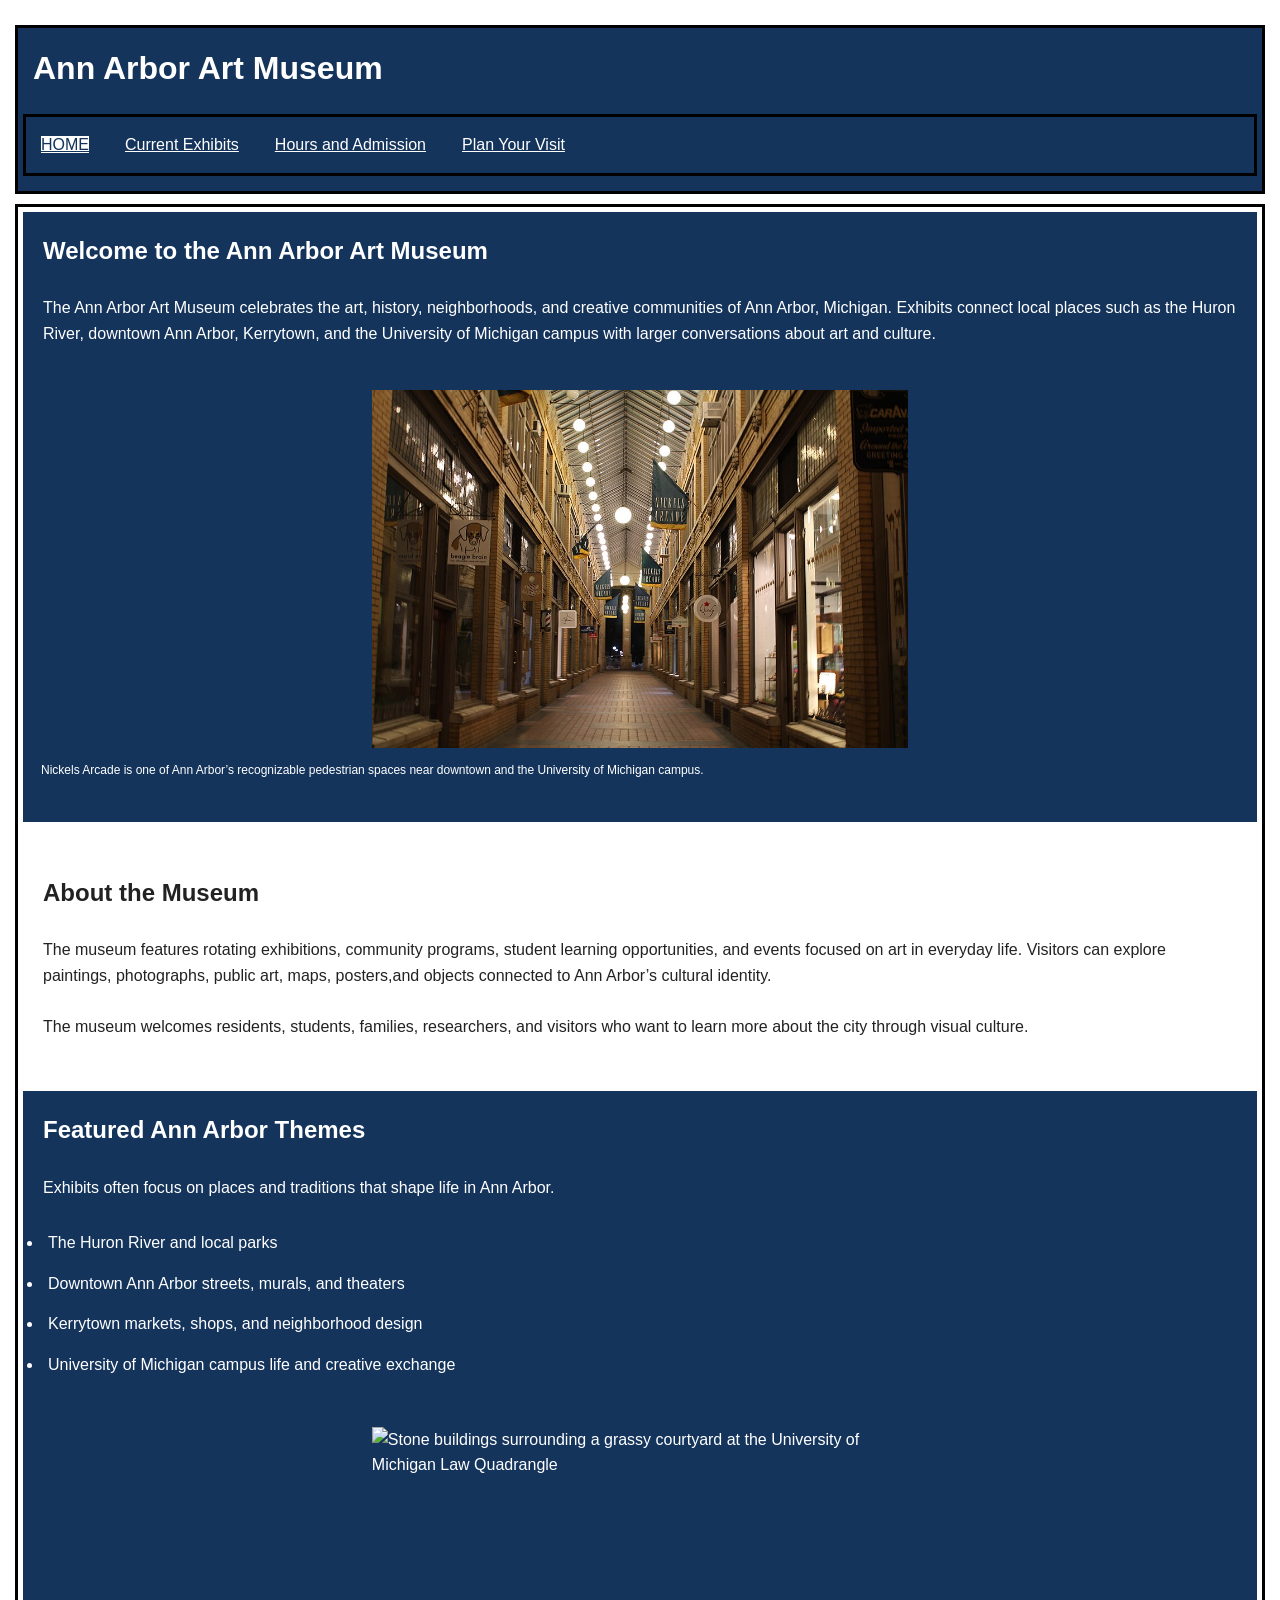
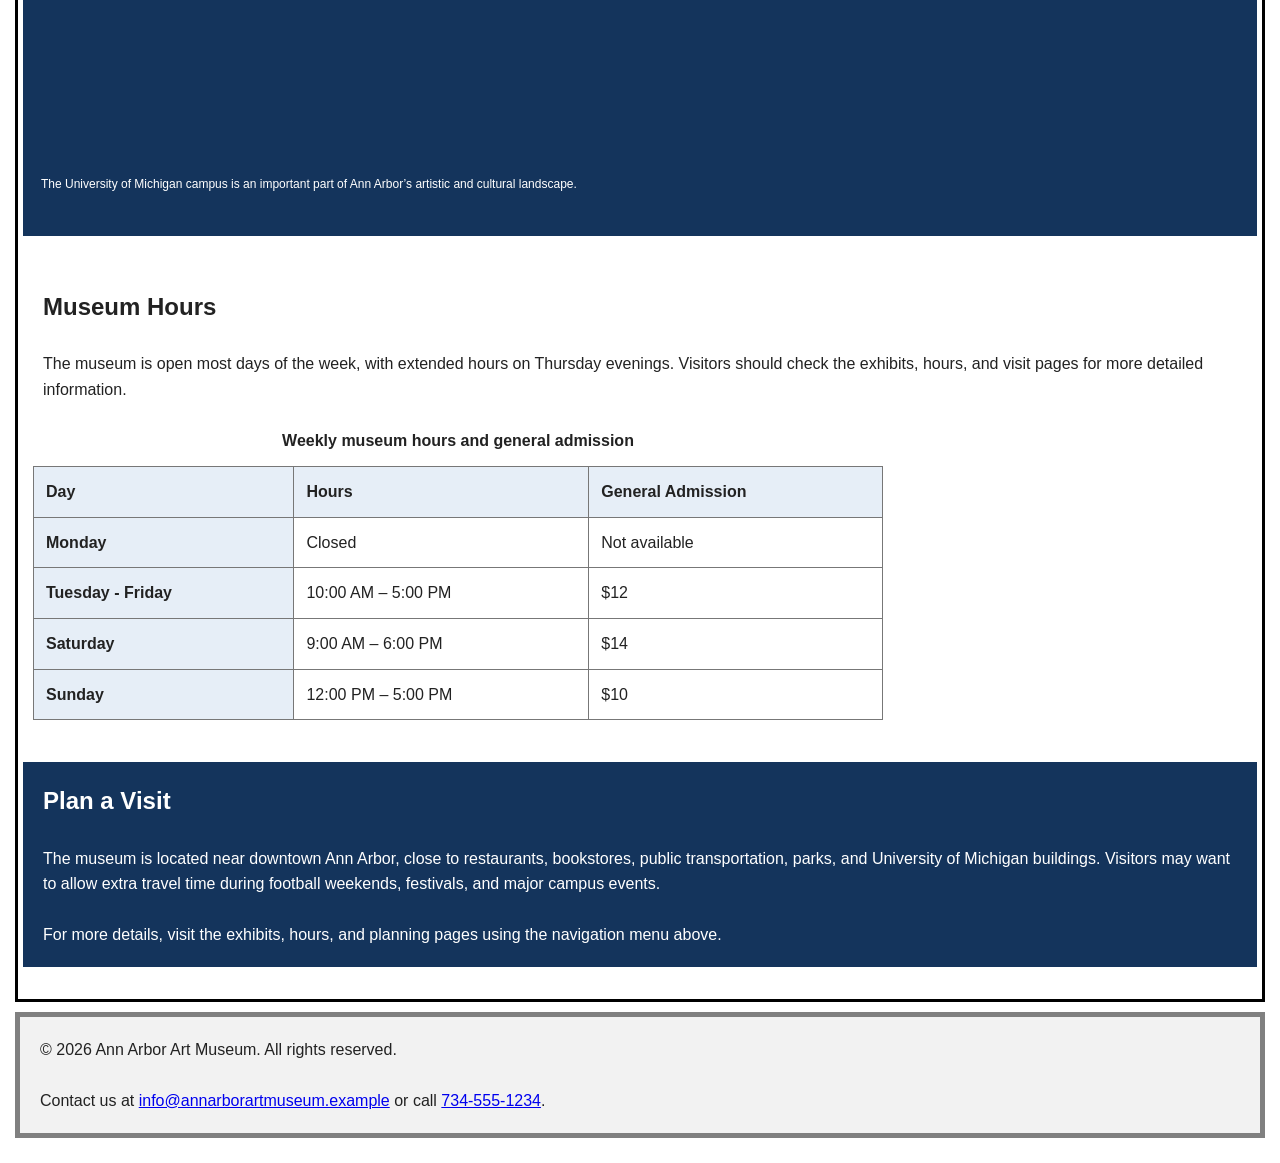
==== index.html @ 62b1d50d "Merge branch 'main' of github.com:joshkj290/hw1-f26" ====
<!DOCTYPE html>
<!-- Do no make any changes to this file, but you should still review the tags to make sure that you are familiar with them. -->

<!-- Note this page has 0 bugs -->

<html lang="en">
<!-- All of the meta data for the page belongs in the header tag -->

<head>
  <meta charset="UTF-8">
  <meta name="viewport" content="width=device-width, initial-scale=1.0">
    <!-- The viewport meta tag helps the page scale properly on phones,tablets, laptops, and desktop screens. -->
		<link rel="icon" href="images/ann_arbor.ico">
     <!-- Link to the favicon image -->
	<link rel="stylesheet" href="css/reset.css">
    <!-- Link to the reset file -->
	<link rel="stylesheet" href="css/style.css">
    <!-- Link to the stylesheet -->
  <title>Ann Arbor Art Museum</title>
<!-- The <title> appears in the browser tab and is used by search engines and assistive technologies. It should clearly describe the page.-->

</head>

<body>
  <!-- All of the visible code in the page belongs in the body tag -->

  <header>
    <!--The <header> landmark usually contains introductory content such as the site name, page heading, logo, and main navigation.-->
    <h1>Ann Arbor Art Museum</h1>

    <nav>
    <!-- The <nav> element identifies a navigation landmark.-->

      <ul>
    <!--Navigation menus are often coded as unordered lists because they contain a list of links. -->
        <li class="active"><a href="index.html">Home</a></li>
        <!-- Since I am on the index file I added class = action to the link to index. You don't have to do it for all of the files but you can if you want to match our examples -->

        <li><a href="exhibits.html">Current Exhibits</a></li>
        <li><a href="hours.html">Hours and Admission</a></li>
        <li><a href="visit.html">Plan Your Visit</a></li>
      </ul>
    </nav>
  </header>

  <main>
    <!--The <main> landmark contains the primary content of the page. There should only be one <main> element per page. -->
    <section>
    <!--The <section> element groups related content. -->

      <h2>Welcome to the Ann Arbor Art Museum</h2>
    <!-- <h2> elements are major section headings. Heading levels should follow a logical order: h1, then h2, then h3.-->

      <p>The Ann Arbor Art Museum celebrates the art, history, neighborhoods, and creative communities of Ann Arbor, Michigan. Exhibits connect local places such as the Huron River, downtown Ann Arbor, Kerrytown, and the University of Michigan campus with larger conversations about art and culture.</p>
    <!-- The <p> element defines a paragraph of text.-->


      <figure>
    <!-- The <figure> element groups media, such as an image, with an optional caption. It is useful when an image and its caption belong together. -->
        <img
          src="images/Nickels_Arcade_at_Night,_Ann_Arbor,_Michigan.JPG"
          alt="The covered walkway of Nickels Arcade in Ann Arbor, Michigan"
          width="800"
          height="500">
        <!--The <img> element displays an image. The src attribute gives the file path to the image.The alt attribute provides alternative text for users who cannot see the image. Good alt text describes the meaningful content or function of the image.-->
        <figcaption>
          Nickels Arcade is one of Ann Arbor’s recognizable pedestrian spaces near downtown and the University of Michigan campus.
        </figcaption>
         <!-- The <figcaption> provides a visible caption for the image. Captions are helpful for all users and can add context beyond alt text. -->
      </figure>
    </section>

    <section>
      <h2>About the Museum</h2>

      <p>The museum features rotating exhibitions, community programs, student learning opportunities, and events focused on art in everyday life. Visitors can explore paintings, photographs, public art, maps, posters,and objects connected to Ann Arbor’s cultural identity.</p>

      <p> The museum welcomes residents, students, families, researchers, and visitors who want to learn more about the city through visual culture. </p>
    </section>

    <section>
      <h2>Featured Ann Arbor Themes</h2>

      <p>
        Exhibits often focus on places and traditions that shape life in Ann Arbor.
      </p>

      <ul>
    <!-- The <ul> element creates an unordered list. Use unordered lists when the order of items is not critical. -->
        <li>The Huron River and local parks</li>
        <!-- Each <li> element is a list item.-->
        <li>Downtown Ann Arbor streets, murals, and theaters</li>
        <li>Kerrytown markets, shops, and neighborhood design</li>
        <li>University of Michigan campus life and creative exchange</li>
      </ul>

      <figure>
        <img
          src="https://upload.wikimedia.org/wikipedia/commons/thumb/c/c9/Law_Quad_2009.JPG/960px-Law_Quad_2009.JPG?utm_source=commons.wikimedia.org&utm_campaign=imageinfo&utm_content=thumbnail"
          alt="Stone buildings surrounding a grassy courtyard at the University of Michigan Law Quadrangle"
          width="800"
          height="500">
           <!-- Note: Your image source can also be a url it doesn't have to be a file you've uploaded to your github-->
        <figcaption>
          The University of Michigan campus is an important part of Ann Arbor’s artistic and cultural landscape.
        </figcaption>
      </figure>
    </section>

    <section>
      <h2>Museum Hours</h2>

      <p>
        The museum is open most days of the week, with extended hours on Thursday evenings. Visitors should check the exhibits, hours, and visit pages for more detailed information.
      </p>

      <table>
        <!--The <table> element is used for tabular data. Tables should not be used for general page layout. -->
        <caption>Weekly museum hours and general admission</caption>
        <!-- The <caption> gives the table a title or description.It helps users understand what information the table contains. -->

        <thead>
         <!-- The <thead> groups the header row of the table.-->
          <tr>
            <!--The <tr> element defines a table row. -->
            <th scope="col">Day</th>
            <!-- The <th> element defines a table header cell. scope="col" tells assistive technologies that the header applies to all cells in that column. -->
            <th scope="col">Hours</th>
            <th scope="col">General Admission</th>
          </tr>
        </thead>

        <tbody>
        <!--The <tbody> groups the main body rows of the table. -->
          <tr>
            <th scope="row">Monday</th>
        <!--scope="row" tells assistive technologies that this header applies to all cells in that row. -->
            <td>Closed</td>
            <!-- The <td> element defines a standard table data cell.-->
            <td>Not available</td>
          </tr>

          <tr>
            <th scope="row">Tuesday - Friday</th>
            <td>10:00 AM – 5:00 PM</td>
            <td>$12</td>
          </tr>

          <tr>
            <th scope="row">Saturday</th>
            <td>9:00 AM – 6:00 PM</td>
            <td>$14</td>
          </tr>

          <tr>
            <th scope="row">Sunday</th>
            <td>12:00 PM – 5:00 PM</td>
            <td>$10</td>
          </tr>
        </tbody>
      </table>
    </section>

    <section>
      <h2>Plan a Visit</h2>

      <p>
        The museum is located near downtown Ann Arbor, close to restaurants, bookstores, public transportation, parks, and University of Michigan buildings. Visitors may want to allow extra travel time during football weekends, festivals, and major campus events.
      </p>

      <p>
        For more details, visit the exhibits, hours, and planning pages using the navigation menu above.
      </p>
    </section>
  </main>

  <footer>
    <!--The <footer> landmark contains information about the page or organization,such as copyright, contact information, related links, or policies. -->
    <p> &copy; 2026 Ann Arbor Art Museum. All rights reserved.</p>
      <!-- &copy; is an HTML character entity that displays the copyright symbol. -->

    <p>
      Contact us at
      <a href="mailto:info@annarborartmuseum.example">info@annarborartmuseum.example</a>
        <!-- A mailto link opens the user's default email application.  -->
      or call
      <a href="tel:+17345551234">734-555-1234</a>.
         <!-- A tel link can start a phone call on devices that support calling.-->
    </p>
  </footer>
</body>
</html>
---- css/style.css ----
/*CSS controls the visual presentation of the page.*/

    body {
      font-family: Arial, Helvetica, sans-serif;
      line-height: 1.6;
      margin: 0;
      color: #222;
      background-color: #fff;
    }

    header {
      background-color: #14345c;
      color: #fff;
    }

    /*Make the h1 heading bigger with a bold font*/
h1{
	font-size: 2em; 
	font-weight: bold;
  margin: 0 0 0.5rem;
}
/*Make the h2 heading larger than other headings*/
h2{
	font-size: 1.5em; 
	font-weight: bold;
}

/*Improve the spacing for paragraphs AND headings*/
p, h1, h2 {
    padding: 10px;
}
/* set specific styling for navigation links */
    nav ul {
      list-style: none;
      padding: 0;
      margin: 0;
      display: flex;
      flex-wrap: wrap;
      gap: 1rem;
    }

    nav a {
      color: #fff;
      text-decoration: underline;
    }

    nav a:focus,
    nav a:hover {
      text-decoration-thickness: 0.2em;
    }

    /* set styling for current page in navigation - based on which one has class of active */
.active a{
	background: white;
  text-transform: uppercase;
	text-align: center;
  color:#14345c
}
section {
      margin-bottom: 2rem;
    }

/* Setting up every other section to have a different color */
    section:nth-child(odd){
      background-color: #14345c;
      color: white;
    }
/*Add borders around the main components and some space too*/
header, nav, main, footer{
	border: 3px solid black;
	margin: 10px 0;
}
    /*
      Images should be flexible so they do not overflow their containers on smaller screens.
    */
    img {
      max-width: 45%;
      height: auto;
      display: block;
      margin: auto;
    }

    figure {
      margin: 1.5rem 0;
    }

/* adding a list style for other links outside the navigation */
ul{
  list-style-type: disc;
}
    figcaption {
      font-size: 0.75rem;
      margin: 0.5rem;
    }

    table {
      border-collapse: collapse;
      width: 100%;
      max-width: 850px;
    }

    caption {
      font-weight: bold;
      margin-bottom: 0.5rem;
      text-align: center;
    }

    th,
    td {
      border: 1px solid #777;
      padding: 0.75rem;
      text-align: left;
    }

    th {
      background-color: #e6eef7;
    }

    footer {
      background-color: #f2f2f2;
      border: 5px solid grey;
    }
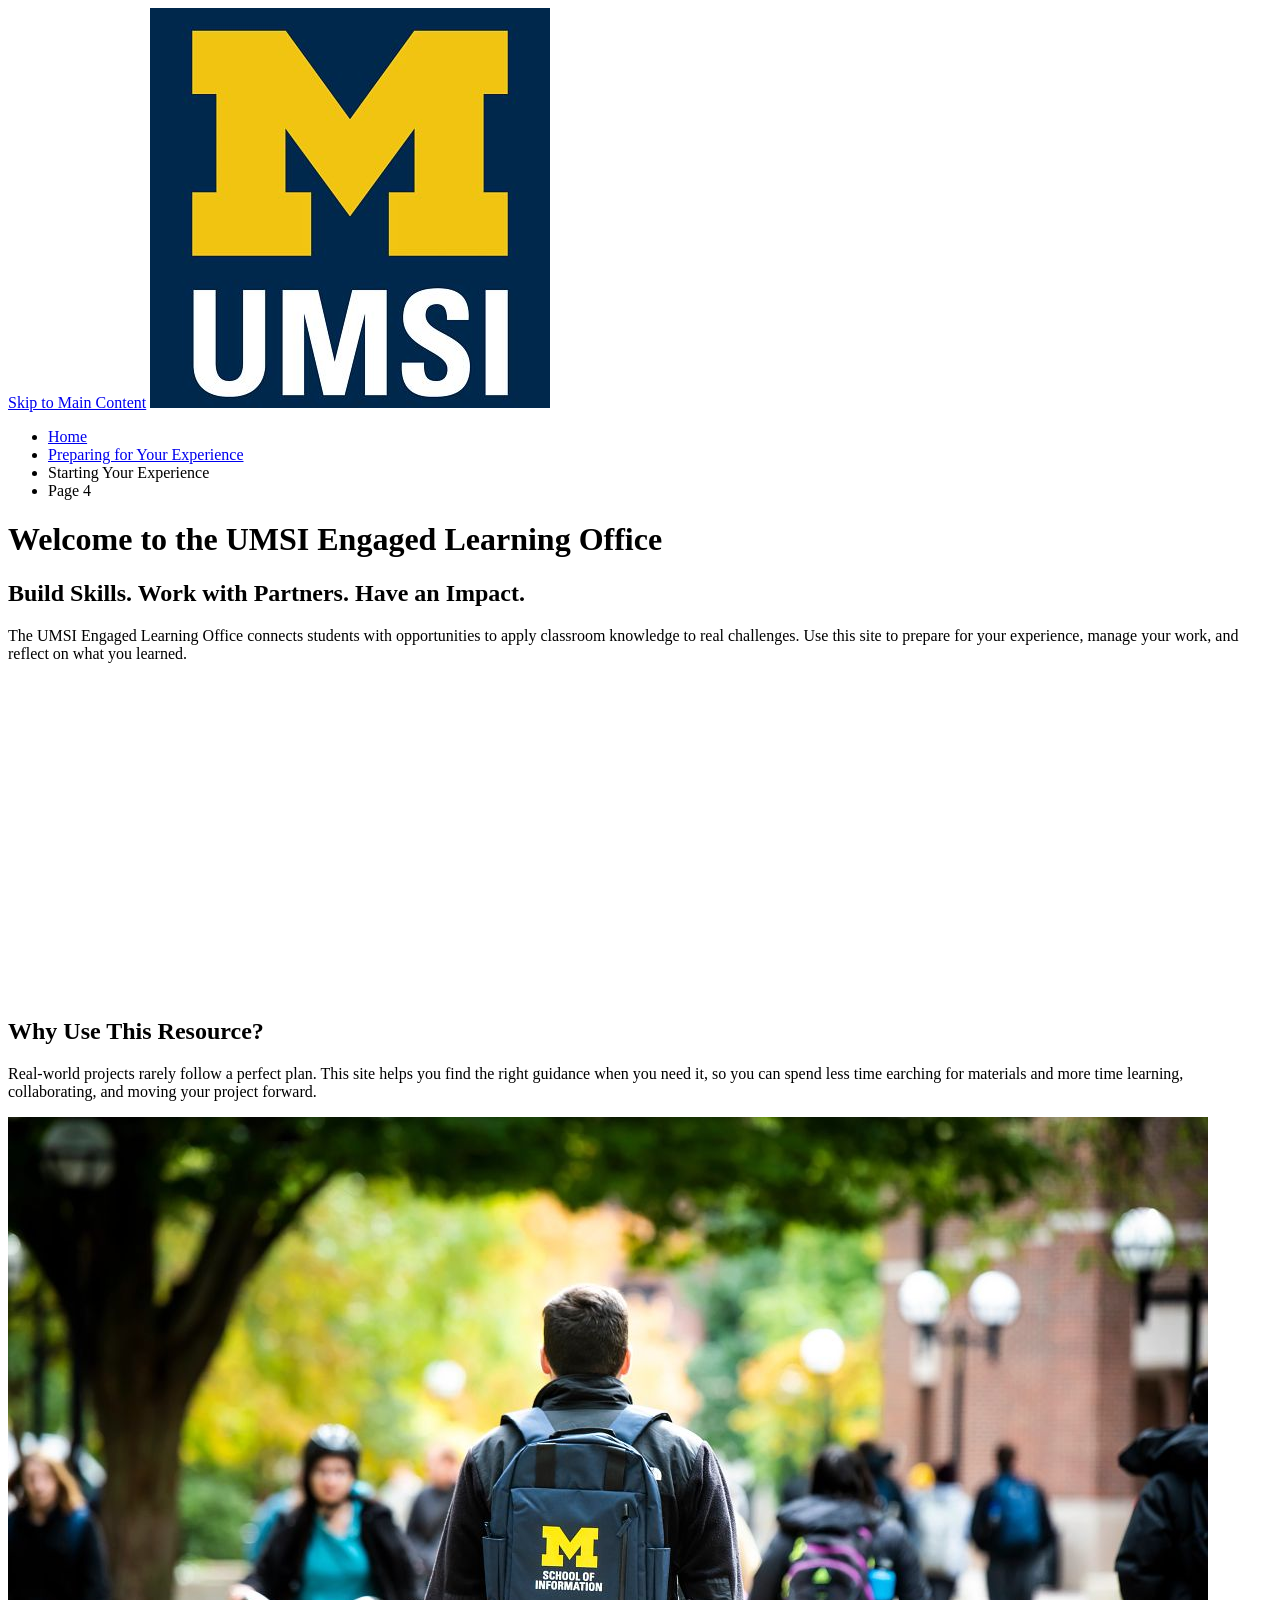
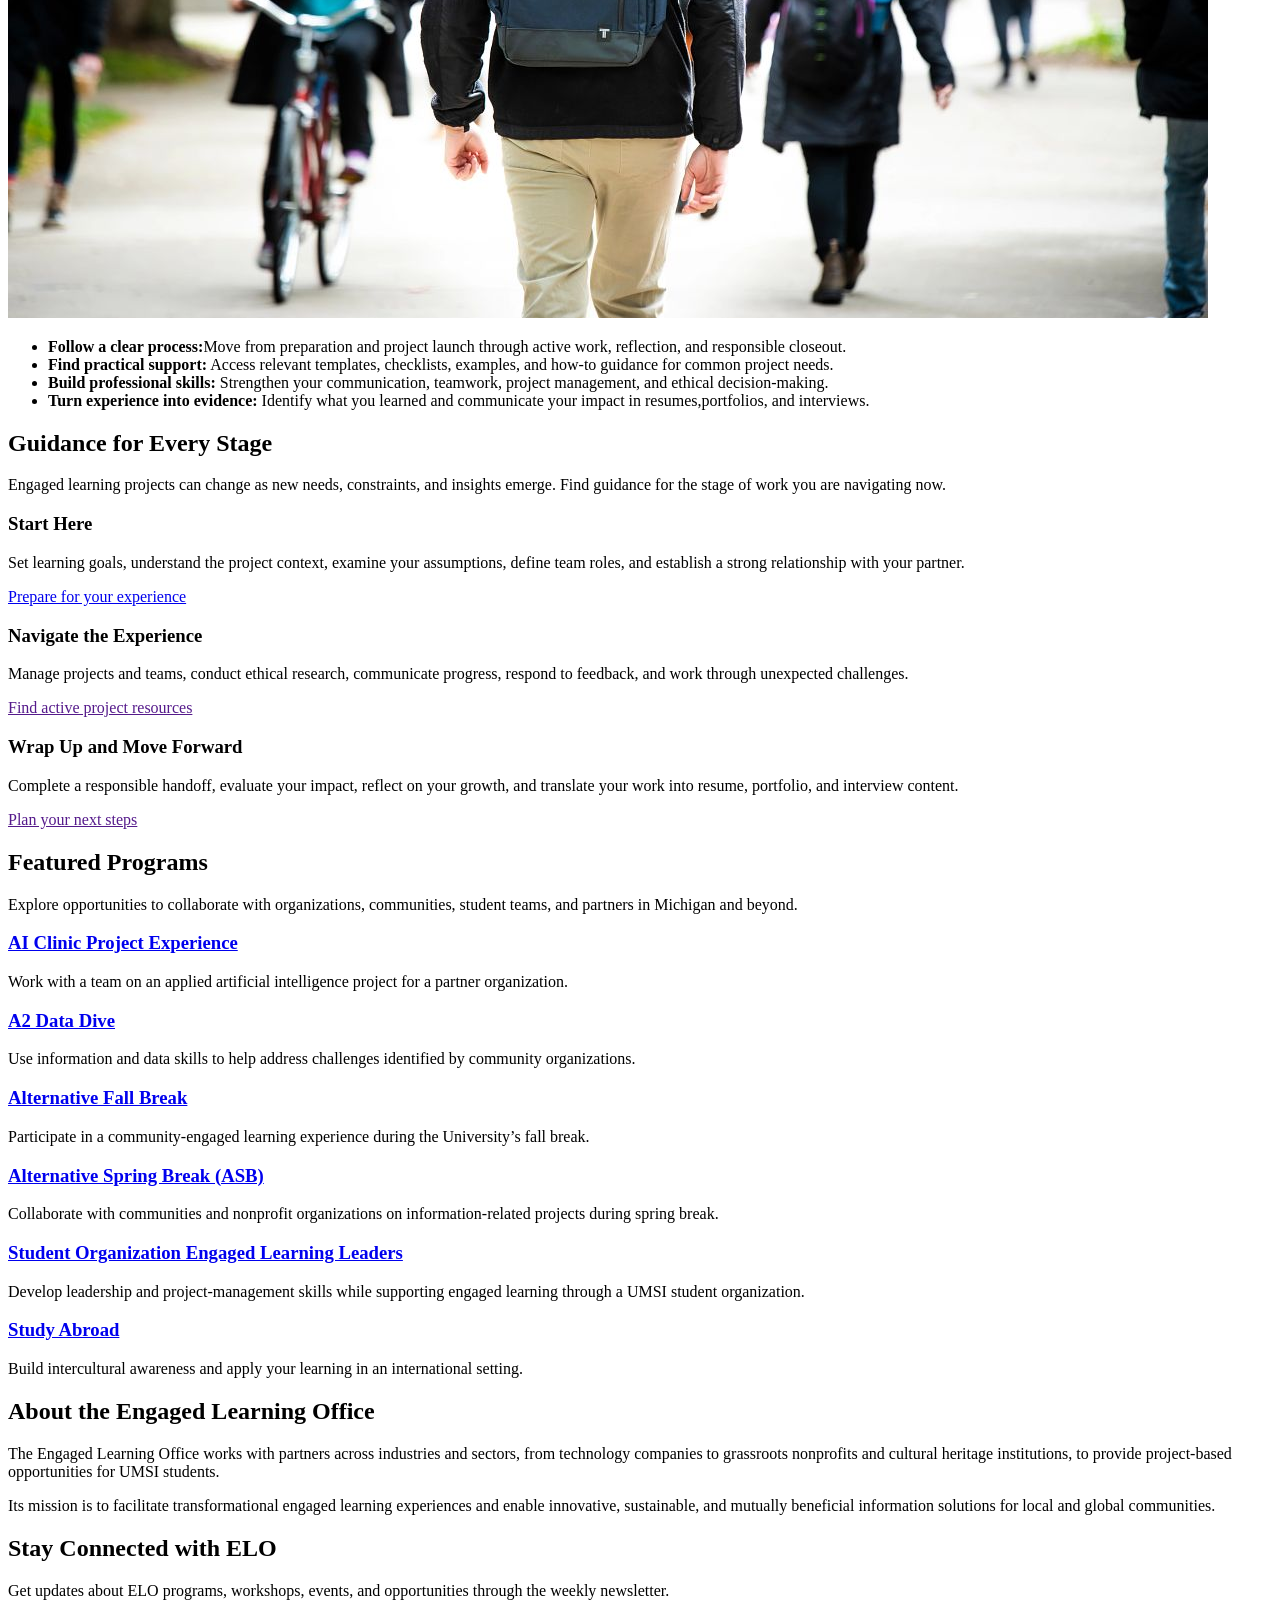
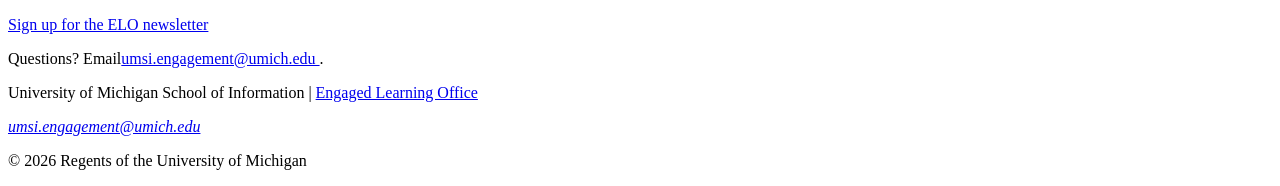
==== commit ea883030: "Initial commit" ====
--- a/index.html
+++ b/index.html
@@ -1,192 +1,131 @@
 <!DOCTYPE html>
-<!-- Do no make any changes to this file, but you should still review the tags to make sure that you are familiar with them. -->
-
-<!-- Note this page has 0 bugs -->
-
 <html lang="en">
-<!-- All of the meta data for the page belongs in the header tag -->
-
 <head>
-  <meta charset="UTF-8">
-  <meta name="viewport" content="width=device-width, initial-scale=1.0">
-    <!-- The viewport meta tag helps the page scale properly on phones,tablets, laptops, and desktop screens. -->
-		<link rel="icon" href="images/ann_arbor.ico">
-     <!-- Link to the favicon image -->
-	<link rel="stylesheet" href="css/reset.css">
-    <!-- Link to the reset file -->
-	<link rel="stylesheet" href="css/style.css">
-    <!-- Link to the stylesheet -->
-  <title>Ann Arbor Art Museum</title>
-<!-- The <title> appears in the browser tab and is used by search engines and assistive technologies. It should clearly describe the page.-->
+    <meta charset="UTF-8">
+    <meta name="viewport" content="width=device-width, initial-scale=1.0">
+    <title>Engaged Learning Resources | UMSI</title>
 
 </head>
+<body>
 
-<body>
-  <!-- All of the visible code in the page belongs in the body tag -->
+    <header>
+  <a href = "#main">Skip to Main Content</a>
+        <img src="images/UMSI_signature_vertical_informal_solidblue.jpg" alt="UMSI Logo">
+        <nav>
+            <ul>
+                <li><a href = "index.html">Home</a></li>
+                <li><a href = "prep.html">Preparing for Your Experience</a></li>
+                <li><a>Starting Your Experience</a></li>
+                <li><a>Page 4</a></li>
+            </ul>
+        </nav>
+    <h1>Welcome to the UMSI Engaged Learning Office</h1>
 
-  <header>
-    <!--The <header> landmark usually contains introductory content such as the site name, page heading, logo, and main navigation.-->
-    <h1>Ann Arbor Art Museum</h1>
+    </header>
+    <main id="main">
+    <section>
+      <h2>Build Skills. Work with Partners. Have an Impact.</h2>
+      <p>
+       The UMSI Engaged Learning Office connects students with opportunities to apply classroom knowledge to real challenges. Use this site to prepare for your experience, manage your work, and reflect on what you learned.
+      </p>
 
-    <nav>
-    <!-- The <nav> element identifies a navigation landmark.-->
+      <iframe width="560px" height="315px" src="https://www.youtube.com/embed/81ZO9RfIJEQ?si=tBp82YWZMl1u7CVS" title="YouTube video player" frameborder="0" allow="accelerometer; autoplay; clipboard-write; encrypted-media; gyroscope; picture-in-picture; web-share" referrerpolicy="strict-origin-when-cross-origin" allowfullscreen></iframe>
+         <!-- Note: this iframe might cause an Axe ARIA error - that's not on you that's on YouTube! -->
+    </section>
 
-      <ul>
-    <!--Navigation menus are often coded as unordered lists because they contain a list of links. -->
-        <li class="active"><a href="index.html">Home</a></li>
-        <!-- Since I am on the index file I added class = action to the link to index. You don't have to do it for all of the files but you can if you want to match our examples -->
+<section>
+    <h2>Why Use This Resource?</h2>
 
-        <li><a href="exhibits.html">Current Exhibits</a></li>
-        <li><a href="hours.html">Hours and Admission</a></li>
-        <li><a href="visit.html">Plan Your Visit</a></li>
-      </ul>
-    </nav>
-  </header>
+    <p>Real-world projects rarely follow a perfect plan. This site helps you find the right guidance when you need it, so you can spend less time earching for materials and more time learning, collaborating, and moving your project forward.
+    </p>
+        <img src="images/UMSI_CampusFall_UMSIBackpack_02.jpg" alt="A student wears a UMSI backpack in fall on the drag.">
+    <ul>
+        <li><strong>Follow a clear process:</strong>Move from preparation and project launch through active work, reflection, and responsible closeout.</li>
+        <li><strong>Find practical support:</strong> Access relevant templates, checklists, examples, and how-to guidance for common project needs.</li>
+        <li><strong>Build professional skills:</strong> Strengthen your communication, teamwork, project management, and ethical decision-making.</li>
+        <li><strong>Turn experience into evidence:</strong> Identify what you learned and communicate your impact in resumes,portfolios, and interviews.</li>
+    </ul>
+</section>
 
-  <main>
-    <!--The <main> landmark contains the primary content of the page. There should only be one <main> element per page. -->
-    <section>
-    <!--The <section> element groups related content. -->
+ <section>
+    <h2>Guidance for Every Stage</h2>
+    <p>Engaged learning projects can change as new needs, constraints, and insights emerge. Find guidance for the stage of work you are navigating <srong>now.</strong></p>
+    <article>
+      <h3>Start Here</h3>
+      <p>Set learning goals, understand the project context, examine your assumptions, define team roles, and establish a strong relationship with your partner.</p>
+      <a href="prep.html">Prepare for your experience</a>
+    </article>
 
-      <h2>Welcome to the Ann Arbor Art Museum</h2>
-    <!-- <h2> elements are major section headings. Heading levels should follow a logical order: h1, then h2, then h3.-->
+    <article>
+      <h3>Navigate the Experience</h3>
+      <p>Manage projects and teams, conduct ethical research, communicate progress, respond to feedback, and work through unexpected challenges.</p>
+      <a href="">Find active project resources</a>
+    </article>
 
-      <p>The Ann Arbor Art Museum celebrates the art, history, neighborhoods, and creative communities of Ann Arbor, Michigan. Exhibits connect local places such as the Huron River, downtown Ann Arbor, Kerrytown, and the University of Michigan campus with larger conversations about art and culture.</p>
-    <!-- The <p> element defines a paragraph of text.-->
+    <article>
+      <h3>Wrap Up and Move Forward</h3>
+      <p>Complete a responsible handoff, evaluate your impact, reflect on your growth, and translate your work into resume, portfolio, and interview content.</p>
+      <a href="">Plan your next steps</a>
+    </article>
+  </section>
+
+   <section>
+    <h2>Featured Programs</h2>
+    <p>Explore opportunities to collaborate with organizations, communities, student teams, and partners in Michigan and beyond.</p>
+    <article>
+    <h3><a href="https://mcompass.umich.edu/_portal/tds-program-brochure?programid=12810">AI Clinic Project Experience</a></h3>
+    <p>Work with a team on an applied artificial intelligence project for a partner organization.</p>
+    </article>
+
+    <article>
+    <h3><a href="https://mcompass.umich.edu/_portal/tds-program-brochure?programid=12556">A2 Data Dive</a></h3>
+    <p>Use information and data skills to help address challenges identified by community organizations.</p>
+    </article>
+
+     <article>
+      <h3><a href="https://mcompass.umich.edu/_portal/tds-program-brochure?programid=11297">Alternative Fall Break</a></h3>
+      <p>Participate in a community-engaged learning experience during the University’s fall break.</p>
+    </article>
+
+    <article>
+      <h3><a href="https://mcompass.umich.edu/_portal/tds-program-brochure?programid=10621">Alternative Spring Break (ASB)</a></h3>
+       <p>Collaborate with communities and nonprofit organizations on information-related projects during spring break.</p>
+    </article>
+
+    <article>
+      <h3><a href="https://mcompass.umich.edu/_portal/tds-program-brochure?programid=12294">Student Organization Engaged Learning Leaders</a></h3>
+       <p>Develop leadership and project-management skills while supporting engaged learning through a UMSI student organization.</p>
+    </article>
+
+    <article>
+      <h3><a href="https://www.si.umich.edu/student-life/study-abroad">Study Abroad</a></h3>
+      <p>Build intercultural awareness and apply your learning in an international setting. </p>
+    </article>
+   </section>
+  <section>
+    <h2>About the Engaged Learning Office</h2>
+    <p>The Engaged Learning Office works with partners across industries and sectors, from technology companies to grassroots nonprofits and cultural heritage institutions, to provide project-based opportunities for UMSI students.</p>
+    <p>Its mission is to facilitate transformational engaged learning experiences and enable innovative, sustainable, and mutually beneficial information solutions for local and global communities.</p>
+  </section>
+  <aside>
+    <h2>Stay Connected with ELO</h2>
+    <p>Get updates about ELO programs, workshops, events, and opportunities through the weekly newsletter.</p>
+    <div>
+       <a href="https://umsi.info/elo-newsletter"> Sign up for the ELO newsletter</a>
+    </div>
+    <p>Questions? Email<a href="mailto:umsi.engagement@umich.edu">umsi.engagement@umich.edu </a>.</p>
+  </aside>
 
 
-      <figure>
-    <!-- The <figure> element groups media, such as an image, with an optional caption. It is useful when an image and its caption belong together. -->
-        <img
-          src="images/Nickels_Arcade_at_Night,_Ann_Arbor,_Michigan.JPG"
-          alt="The covered walkway of Nickels Arcade in Ann Arbor, Michigan"
-          width="800"
-          height="500">
-        <!--The <img> element displays an image. The src attribute gives the file path to the image.The alt attribute provides alternative text for users who cannot see the image. Good alt text describes the meaningful content or function of the image.-->
-        <figcaption>
-          Nickels Arcade is one of Ann Arbor’s recognizable pedestrian spaces near downtown and the University of Michigan campus.
-        </figcaption>
-         <!-- The <figcaption> provides a visible caption for the image. Captions are helpful for all users and can add context beyond alt text. -->
-      </figure>
-    </section>
-
-    <section>
-      <h2>About the Museum</h2>
-
-      <p>The museum features rotating exhibitions, community programs, student learning opportunities, and events focused on art in everyday life. Visitors can explore paintings, photographs, public art, maps, posters,and objects connected to Ann Arbor’s cultural identity.</p>
-
-      <p> The museum welcomes residents, students, families, researchers, and visitors who want to learn more about the city through visual culture. </p>
-    </section>
-
-    <section>
-      <h2>Featured Ann Arbor Themes</h2>
-
-      <p>
-        Exhibits often focus on places and traditions that shape life in Ann Arbor.
-      </p>
-
-      <ul>
-    <!-- The <ul> element creates an unordered list. Use unordered lists when the order of items is not critical. -->
-        <li>The Huron River and local parks</li>
-        <!-- Each <li> element is a list item.-->
-        <li>Downtown Ann Arbor streets, murals, and theaters</li>
-        <li>Kerrytown markets, shops, and neighborhood design</li>
-        <li>University of Michigan campus life and creative exchange</li>
-      </ul>
-
-      <figure>
-        <img
-          src="https://upload.wikimedia.org/wikipedia/commons/thumb/c/c9/Law_Quad_2009.JPG/960px-Law_Quad_2009.JPG?utm_source=commons.wikimedia.org&utm_campaign=imageinfo&utm_content=thumbnail"
-          alt="Stone buildings surrounding a grassy courtyard at the University of Michigan Law Quadrangle"
-          width="800"
-          height="500">
-           <!-- Note: Your image source can also be a url it doesn't have to be a file you've uploaded to your github-->
-        <figcaption>
-          The University of Michigan campus is an important part of Ann Arbor’s artistic and cultural landscape.
-        </figcaption>
-      </figure>
-    </section>
-
-    <section>
-      <h2>Museum Hours</h2>
-
-      <p>
-        The museum is open most days of the week, with extended hours on Thursday evenings. Visitors should check the exhibits, hours, and visit pages for more detailed information.
-      </p>
-
-      <table>
-        <!--The <table> element is used for tabular data. Tables should not be used for general page layout. -->
-        <caption>Weekly museum hours and general admission</caption>
-        <!-- The <caption> gives the table a title or description.It helps users understand what information the table contains. -->
-
-        <thead>
-         <!-- The <thead> groups the header row of the table.-->
-          <tr>
-            <!--The <tr> element defines a table row. -->
-            <th scope="col">Day</th>
-            <!-- The <th> element defines a table header cell. scope="col" tells assistive technologies that the header applies to all cells in that column. -->
-            <th scope="col">Hours</th>
-            <th scope="col">General Admission</th>
-          </tr>
-        </thead>
-
-        <tbody>
-        <!--The <tbody> groups the main body rows of the table. -->
-          <tr>
-            <th scope="row">Monday</th>
-        <!--scope="row" tells assistive technologies that this header applies to all cells in that row. -->
-            <td>Closed</td>
-            <!-- The <td> element defines a standard table data cell.-->
-            <td>Not available</td>
-          </tr>
-
-          <tr>
-            <th scope="row">Tuesday - Friday</th>
-            <td>10:00 AM – 5:00 PM</td>
-            <td>$12</td>
-          </tr>
-
-          <tr>
-            <th scope="row">Saturday</th>
-            <td>9:00 AM – 6:00 PM</td>
-            <td>$14</td>
-          </tr>
-
-          <tr>
-            <th scope="row">Sunday</th>
-            <td>12:00 PM – 5:00 PM</td>
-            <td>$10</td>
-          </tr>
-        </tbody>
-      </table>
-    </section>
-
-    <section>
-      <h2>Plan a Visit</h2>
-
-      <p>
-        The museum is located near downtown Ann Arbor, close to restaurants, bookstores, public transportation, parks, and University of Michigan buildings. Visitors may want to allow extra travel time during football weekends, festivals, and major campus events.
-      </p>
-
-      <p>
-        For more details, visit the exhibits, hours, and planning pages using the navigation menu above.
-      </p>
-    </section>
-  </main>
-
-  <footer>
-    <!--The <footer> landmark contains information about the page or organization,such as copyright, contact information, related links, or policies. -->
-    <p> &copy; 2026 Ann Arbor Art Museum. All rights reserved.</p>
-      <!-- &copy; is an HTML character entity that displays the copyright symbol. -->
-
-    <p>
-      Contact us at
-      <a href="mailto:info@annarborartmuseum.example">info@annarborartmuseum.example</a>
-        <!-- A mailto link opens the user's default email application.  -->
-      or call
-      <a href="tel:+17345551234">734-555-1234</a>.
-         <!-- A tel link can start a phone call on devices that support calling.-->
-    </p>
-  </footer>
+        <!-- Content taken & modified from UMGPT with the prompt, "Write me a webpage of intro content to help meet the following requirements - this is for the home page": and then pasted in the client objectives & project requirements"
+        UMGPT. (2026). UMGPT ( GPT-5.6 Sol September 7th version) [Large language model]. -->
+    </main>
+    <footer>
+        <p>University of Michigan School of Information | <a href="https://www.si.umich.edu/programs/engaged-learning/about-engaged-learning-office">Engaged Learning Office </a></p>
+      <address>
+        <a href="mailto:umsi.engagement@umich.edu">umsi.engagement@umich.edu</a>
+      </address>
+      <p>&copy; 2026 Regents of the University of Michigan</p>
+    </footer>
 </body>
-</html>+</html>
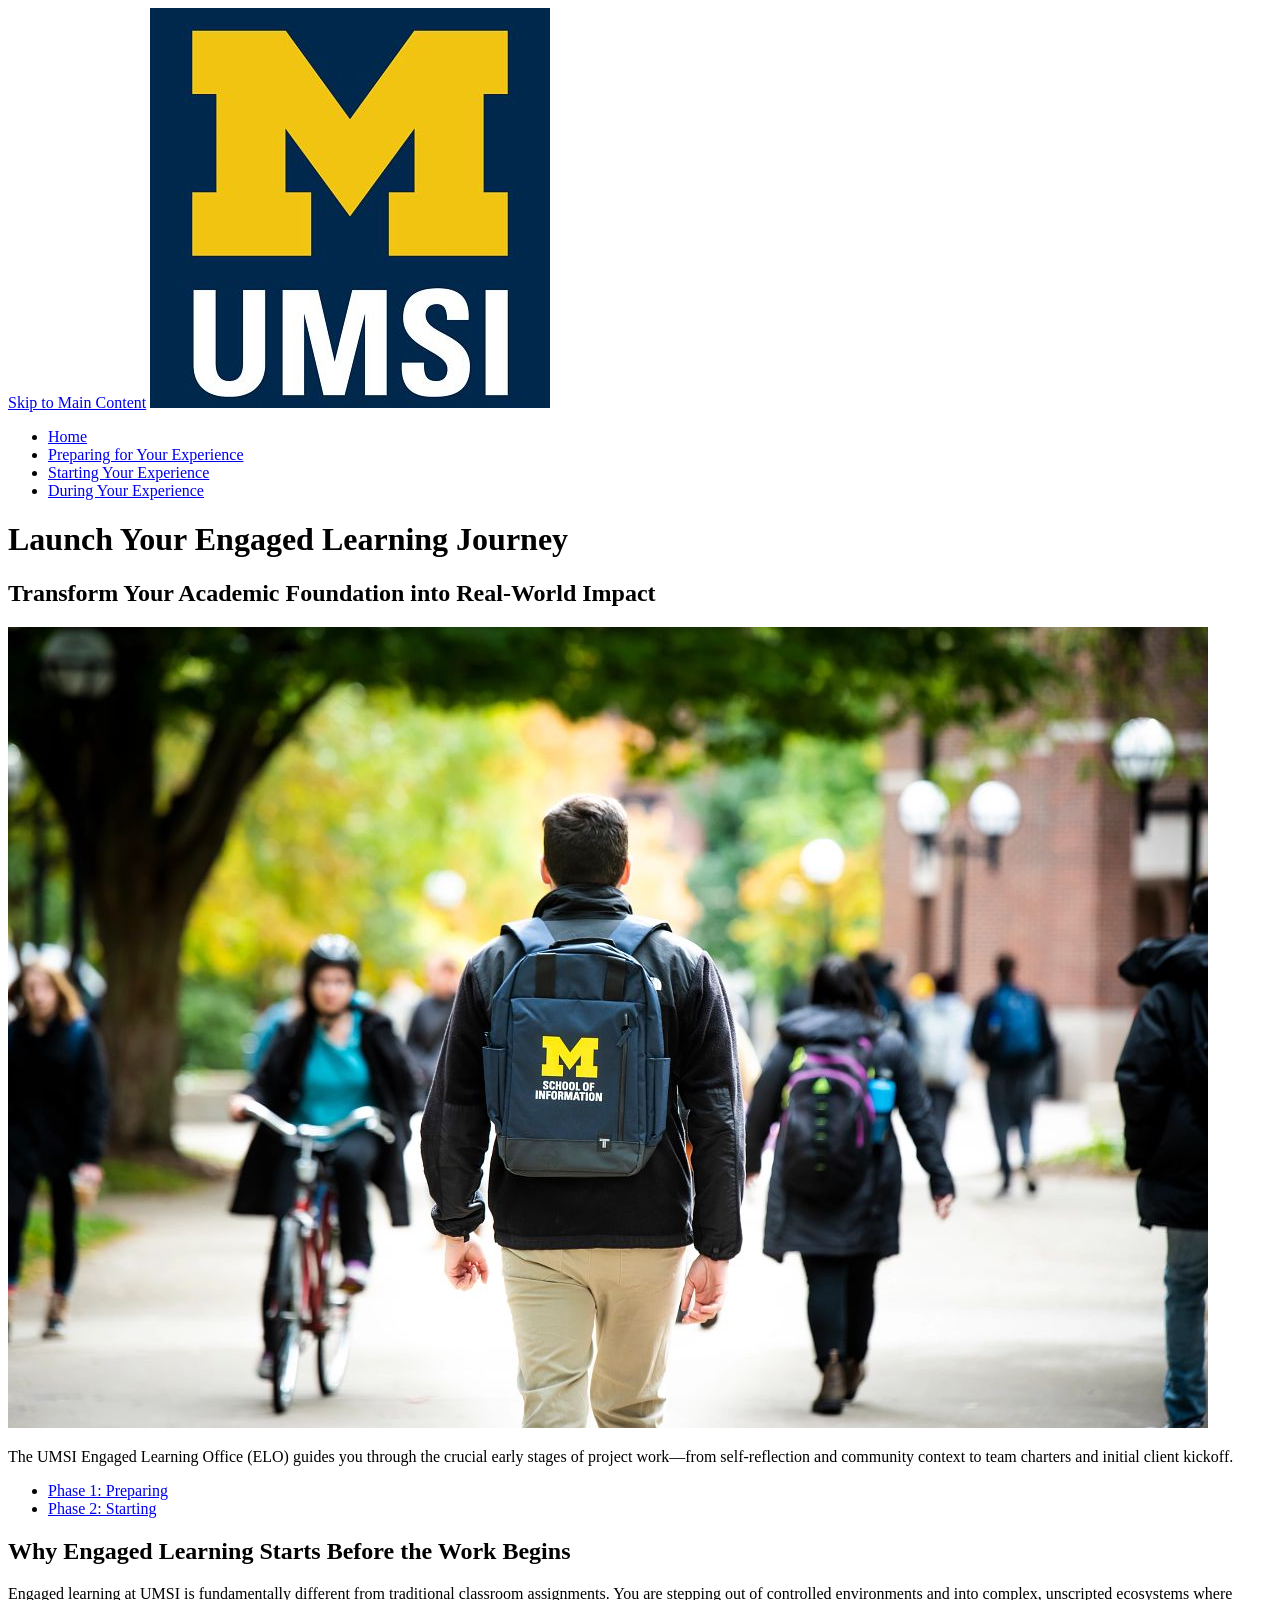
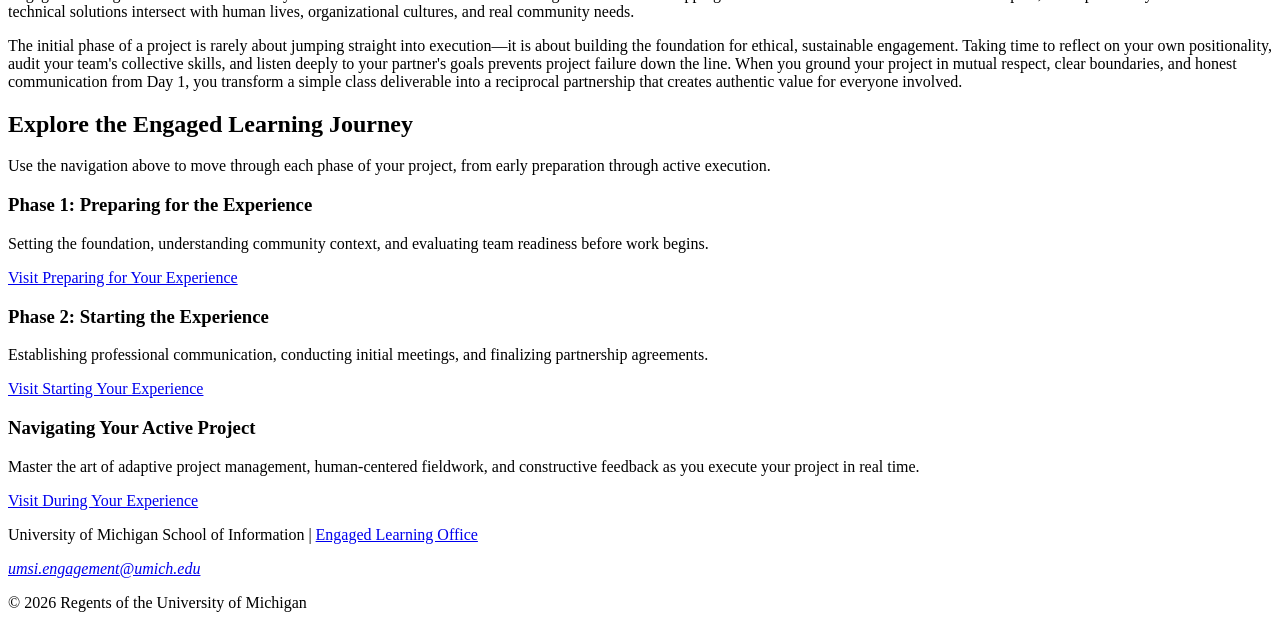
==== commit fefe8c47: "finished site" ====
--- a/index.html
+++ b/index.html
@@ -3,129 +3,75 @@
 <head>
     <meta charset="UTF-8">
     <meta name="viewport" content="width=device-width, initial-scale=1.0">
-    <title>Engaged Learning Resources | UMSI</title>
-
+    <title>Home | UMSI Engaged Learning Office</title>
 </head>
 <body>
 
     <header>
-  <a href = "#main">Skip to Main Content</a>
+
+        <a href="#main">Skip to Main Content</a>
         <img src="images/UMSI_signature_vertical_informal_solidblue.jpg" alt="UMSI Logo">
         <nav>
             <ul>
-                <li><a href = "index.html">Home</a></li>
-                <li><a href = "prep.html">Preparing for Your Experience</a></li>
-                <li><a>Starting Your Experience</a></li>
-                <li><a>Page 4</a></li>
+                <li><a href="index.html">Home</a></li>
+                <li><a href="prep.html">Preparing for Your Experience</a></li>
+                <li><a href="starting.html">Starting Your Experience</a></li>
+                <li><a href="during.html">During Your Experience</a></li>
             </ul>
         </nav>
-    <h1>Welcome to the UMSI Engaged Learning Office</h1>
+        <h1>Launch Your Engaged Learning Journey</h1>
+    </header>
 
-    </header>
-    <main id="main">
+<main id="main">
+
     <section>
-      <h2>Build Skills. Work with Partners. Have an Impact.</h2>
-      <p>
-       The UMSI Engaged Learning Office connects students with opportunities to apply classroom knowledge to real challenges. Use this site to prepare for your experience, manage your work, and reflect on what you learned.
-      </p>
-
-      <iframe width="560px" height="315px" src="https://www.youtube.com/embed/81ZO9RfIJEQ?si=tBp82YWZMl1u7CVS" title="YouTube video player" frameborder="0" allow="accelerometer; autoplay; clipboard-write; encrypted-media; gyroscope; picture-in-picture; web-share" referrerpolicy="strict-origin-when-cross-origin" allowfullscreen></iframe>
-         <!-- Note: this iframe might cause an Axe ARIA error - that's not on you that's on YouTube! -->
+        <h2>Transform Your Academic Foundation into Real-World Impact</h2>
+        <img src="images/UMSI_CampusFall_UMSIBackpack_02.jpg" alt="A student wears a UMSI backpack in fall on the drag.">
+        <p>The UMSI Engaged Learning Office (ELO) guides you through the crucial early stages of project work&mdash;from self-reflection and community context to team charters and initial client kickoff.</p>
+        <ul>
+            <li><a href="prep.html">Phase 1: Preparing</a></li>
+            <li><a href="starting.html">Phase 2: Starting</a></li>
+        </ul>
     </section>
 
-<section>
-    <h2>Why Use This Resource?</h2>
+    <section>
+        <h2>Why Engaged Learning Starts Before the Work Begins</h2>
+        <p>Engaged learning at UMSI is fundamentally different from traditional classroom assignments. You are stepping out of controlled environments and into complex, unscripted ecosystems where technical solutions intersect with human lives, organizational cultures, and real community needs.</p>
+        <p>The initial phase of a project is rarely about jumping straight into execution&mdash;it is about building the foundation for ethical, sustainable engagement. Taking time to reflect on your own positionality, audit your team's collective skills, and listen deeply to your partner's goals prevents project failure down the line. When you ground your project in mutual respect, clear boundaries, and honest communication from Day 1, you transform a simple class deliverable into a reciprocal partnership that creates authentic value for everyone involved.</p>
+    </section>
 
-    <p>Real-world projects rarely follow a perfect plan. This site helps you find the right guidance when you need it, so you can spend less time earching for materials and more time learning, collaborating, and moving your project forward.
-    </p>
-        <img src="images/UMSI_CampusFall_UMSIBackpack_02.jpg" alt="A student wears a UMSI backpack in fall on the drag.">
-    <ul>
-        <li><strong>Follow a clear process:</strong>Move from preparation and project launch through active work, reflection, and responsible closeout.</li>
-        <li><strong>Find practical support:</strong> Access relevant templates, checklists, examples, and how-to guidance for common project needs.</li>
-        <li><strong>Build professional skills:</strong> Strengthen your communication, teamwork, project management, and ethical decision-making.</li>
-        <li><strong>Turn experience into evidence:</strong> Identify what you learned and communicate your impact in resumes,portfolios, and interviews.</li>
-    </ul>
-</section>
+    <section>
+        <h2>Explore the Engaged Learning Journey</h2>
+        <p>Use the navigation above to move through each phase of your project, from early preparation through active execution.</p>
 
- <section>
-    <h2>Guidance for Every Stage</h2>
-    <p>Engaged learning projects can change as new needs, constraints, and insights emerge. Find guidance for the stage of work you are navigating <srong>now.</strong></p>
-    <article>
-      <h3>Start Here</h3>
-      <p>Set learning goals, understand the project context, examine your assumptions, define team roles, and establish a strong relationship with your partner.</p>
-      <a href="prep.html">Prepare for your experience</a>
-    </article>
+        <article>
+            <h3>Phase 1: Preparing for the Experience</h3>
+            <p>Setting the foundation, understanding community context, and evaluating team readiness before work begins.</p>
+            <a href="prep.html">Visit Preparing for Your Experience</a>
+        </article>
 
-    <article>
-      <h3>Navigate the Experience</h3>
-      <p>Manage projects and teams, conduct ethical research, communicate progress, respond to feedback, and work through unexpected challenges.</p>
-      <a href="">Find active project resources</a>
-    </article>
+        <article>
+            <h3>Phase 2: Starting the Experience</h3>
+            <p>Establishing professional communication, conducting initial meetings, and finalizing partnership agreements.</p>
+            <a href="starting.html">Visit Starting Your Experience</a>
+        </article>
 
-    <article>
-      <h3>Wrap Up and Move Forward</h3>
-      <p>Complete a responsible handoff, evaluate your impact, reflect on your growth, and translate your work into resume, portfolio, and interview content.</p>
-      <a href="">Plan your next steps</a>
-    </article>
-  </section>
+        <article>
+            <h3>Navigating Your Active Project</h3>
+            <p>Master the art of adaptive project management, human-centered fieldwork, and constructive feedback as you execute your project in real time.</p>
+            <a href="during.html">Visit During Your Experience</a>
+        </article>
+    </section>
 
-   <section>
-    <h2>Featured Programs</h2>
-    <p>Explore opportunities to collaborate with organizations, communities, student teams, and partners in Michigan and beyond.</p>
-    <article>
-    <h3><a href="https://mcompass.umich.edu/_portal/tds-program-brochure?programid=12810">AI Clinic Project Experience</a></h3>
-    <p>Work with a team on an applied artificial intelligence project for a partner organization.</p>
-    </article>
+</main>
 
-    <article>
-    <h3><a href="https://mcompass.umich.edu/_portal/tds-program-brochure?programid=12556">A2 Data Dive</a></h3>
-    <p>Use information and data skills to help address challenges identified by community organizations.</p>
-    </article>
-
-     <article>
-      <h3><a href="https://mcompass.umich.edu/_portal/tds-program-brochure?programid=11297">Alternative Fall Break</a></h3>
-      <p>Participate in a community-engaged learning experience during the University’s fall break.</p>
-    </article>
-
-    <article>
-      <h3><a href="https://mcompass.umich.edu/_portal/tds-program-brochure?programid=10621">Alternative Spring Break (ASB)</a></h3>
-       <p>Collaborate with communities and nonprofit organizations on information-related projects during spring break.</p>
-    </article>
-
-    <article>
-      <h3><a href="https://mcompass.umich.edu/_portal/tds-program-brochure?programid=12294">Student Organization Engaged Learning Leaders</a></h3>
-       <p>Develop leadership and project-management skills while supporting engaged learning through a UMSI student organization.</p>
-    </article>
-
-    <article>
-      <h3><a href="https://www.si.umich.edu/student-life/study-abroad">Study Abroad</a></h3>
-      <p>Build intercultural awareness and apply your learning in an international setting. </p>
-    </article>
-   </section>
-  <section>
-    <h2>About the Engaged Learning Office</h2>
-    <p>The Engaged Learning Office works with partners across industries and sectors, from technology companies to grassroots nonprofits and cultural heritage institutions, to provide project-based opportunities for UMSI students.</p>
-    <p>Its mission is to facilitate transformational engaged learning experiences and enable innovative, sustainable, and mutually beneficial information solutions for local and global communities.</p>
-  </section>
-  <aside>
-    <h2>Stay Connected with ELO</h2>
-    <p>Get updates about ELO programs, workshops, events, and opportunities through the weekly newsletter.</p>
-    <div>
-       <a href="https://umsi.info/elo-newsletter"> Sign up for the ELO newsletter</a>
-    </div>
-    <p>Questions? Email<a href="mailto:umsi.engagement@umich.edu">umsi.engagement@umich.edu </a>.</p>
-  </aside>
-
-
-        <!-- Content taken & modified from UMGPT with the prompt, "Write me a webpage of intro content to help meet the following requirements - this is for the home page": and then pasted in the client objectives & project requirements"
-        UMGPT. (2026). UMGPT ( GPT-5.6 Sol September 7th version) [Large language model]. -->
-    </main>
     <footer>
         <p>University of Michigan School of Information | <a href="https://www.si.umich.edu/programs/engaged-learning/about-engaged-learning-office">Engaged Learning Office </a></p>
-      <address>
-        <a href="mailto:umsi.engagement@umich.edu">umsi.engagement@umich.edu</a>
-      </address>
-      <p>&copy; 2026 Regents of the University of Michigan</p>
+        <address>
+            <a href="mailto:umsi.engagement@umich.edu">umsi.engagement@umich.edu</a>
+        </address>
+        <p>&copy; 2026 Regents of the University of Michigan</p>
     </footer>
+
 </body>
-</html>
+</html>
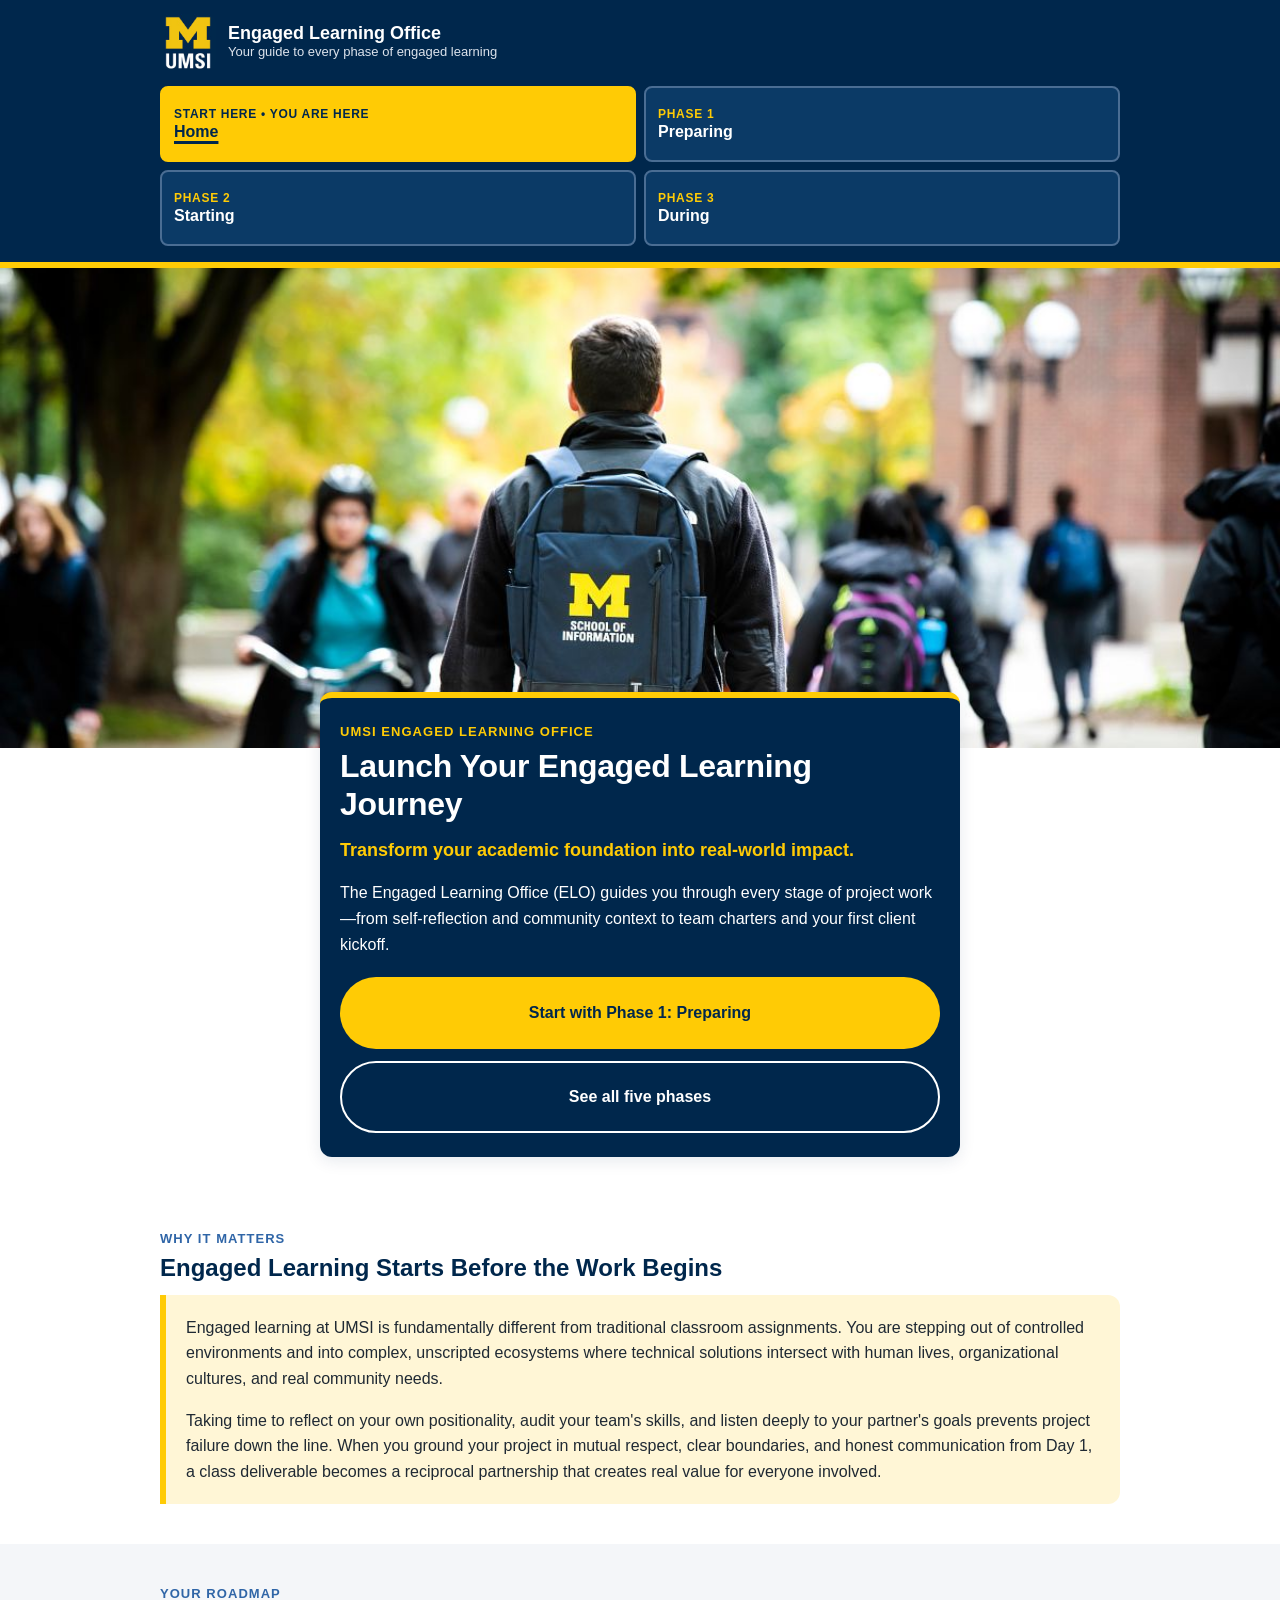
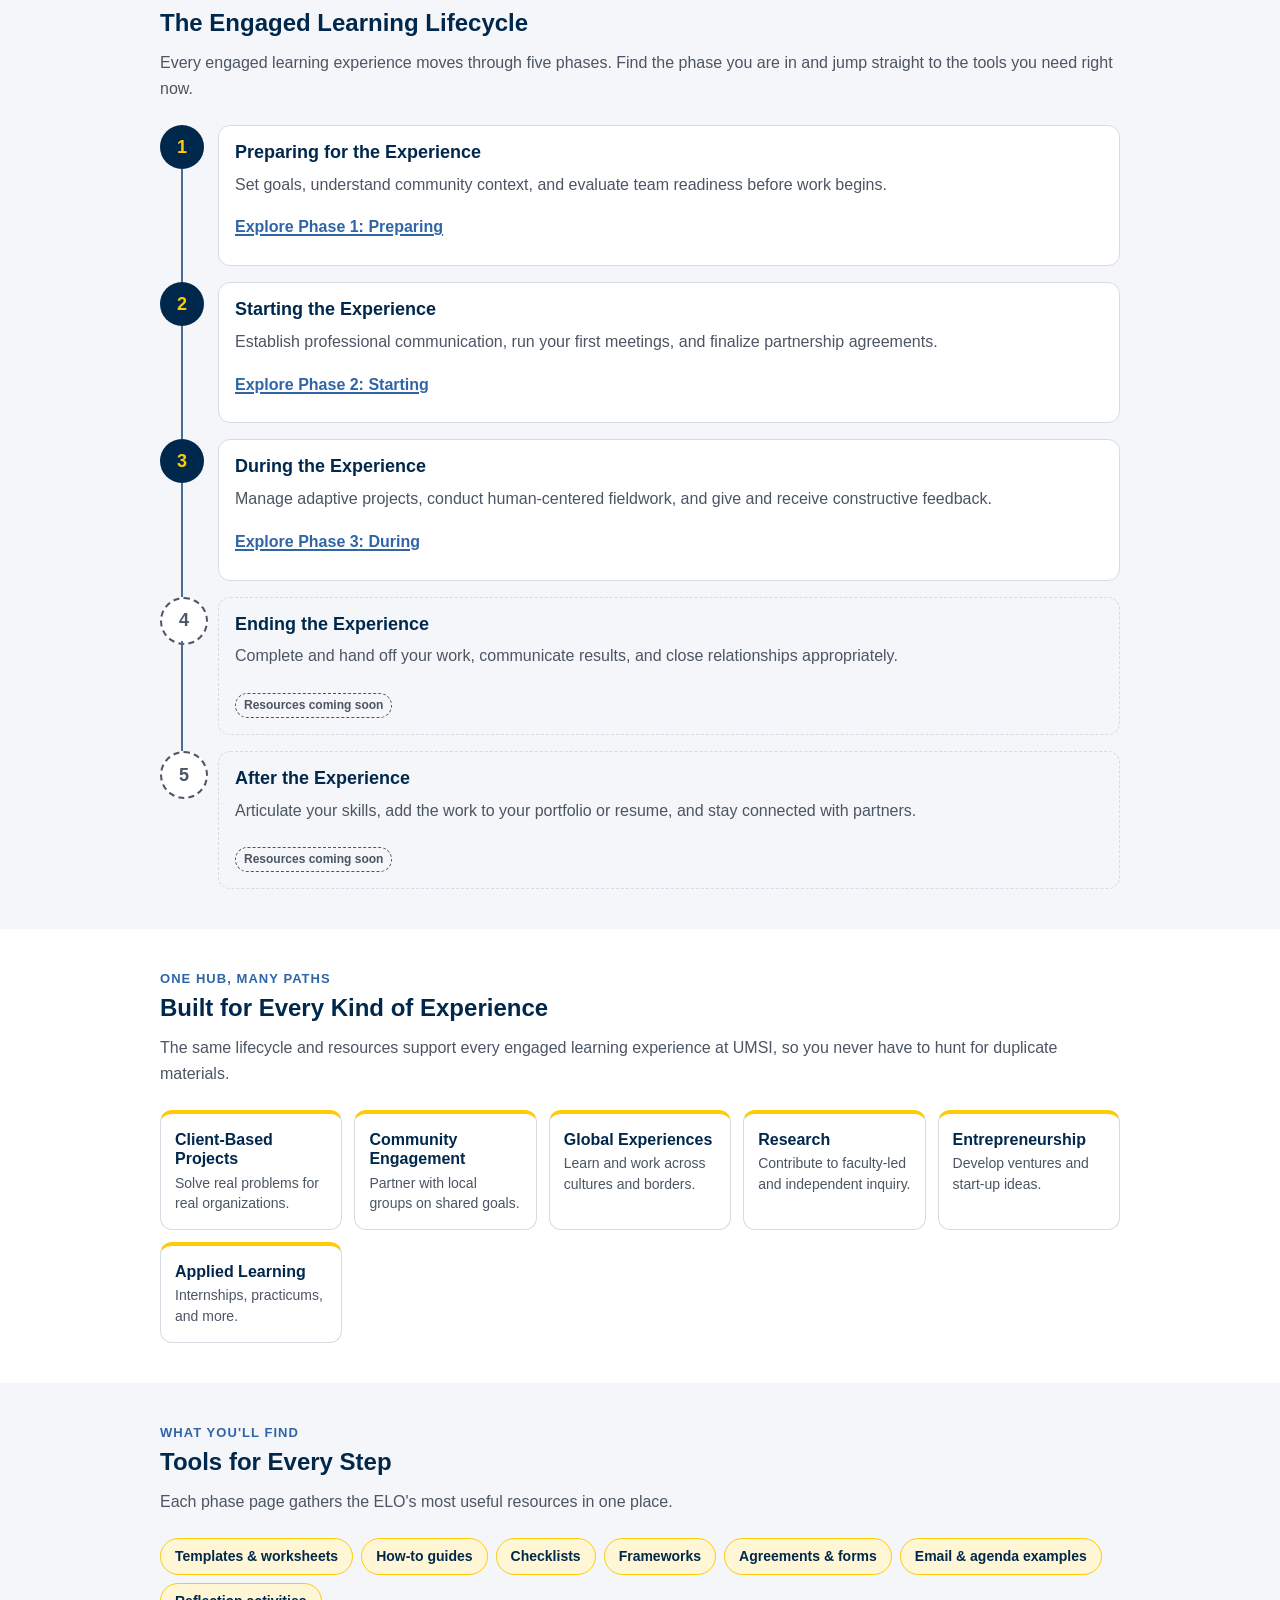
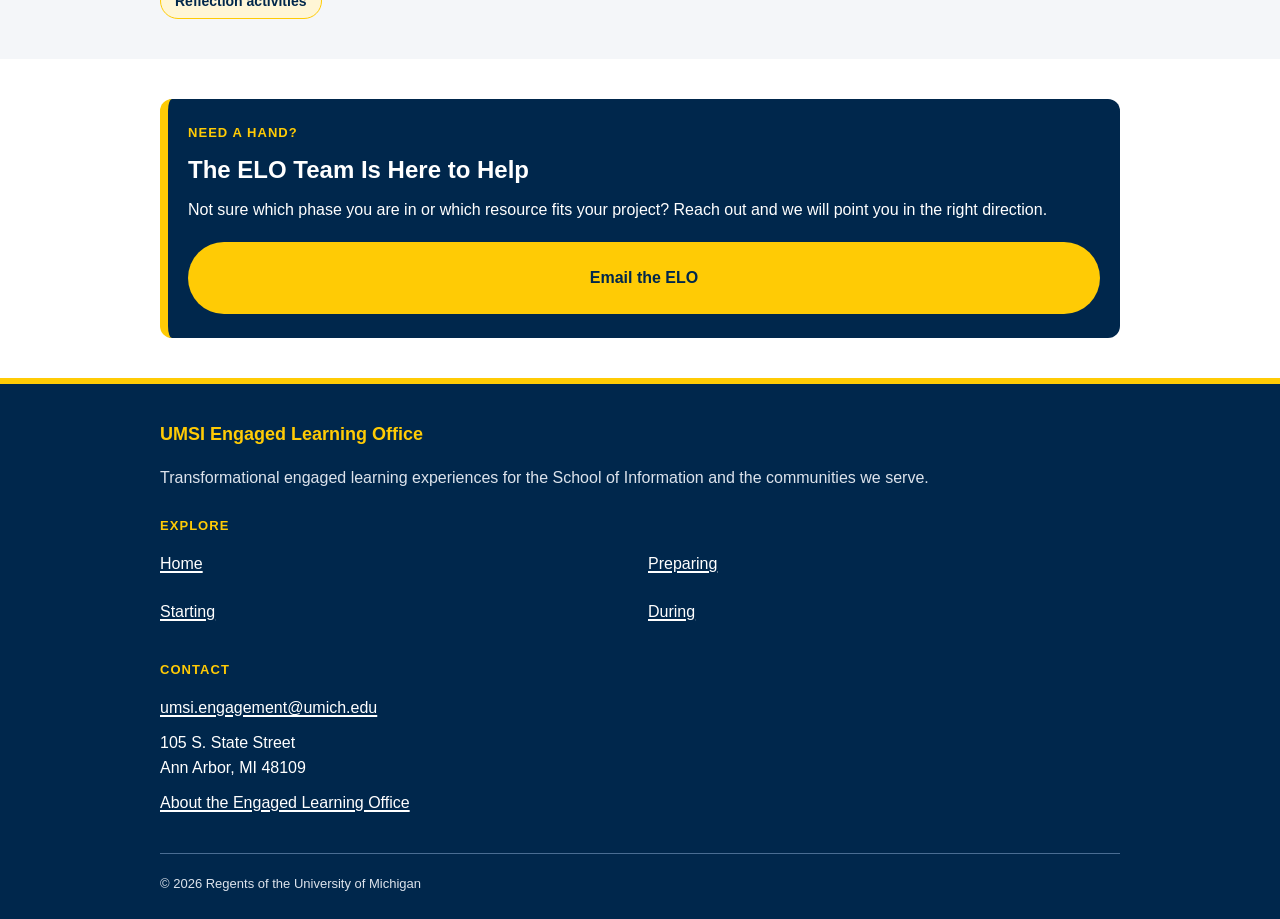
==== commit 45df971a: "mobile view" ====
--- a/index.html
+++ b/index.html
@@ -3,75 +3,198 @@
 <head>
     <meta charset="UTF-8">
     <meta name="viewport" content="width=device-width, initial-scale=1.0">
+    <meta name="description" content="A step-by-step guide to UMSI engaged learning resources, organized by each phase of your project.">
     <title>Home | UMSI Engaged Learning Office</title>
+    <link rel="stylesheet" href="css/html5reset.css">
+    <link rel="stylesheet" href="css/style.css">
+    <!-- GenAI citation: Claude (Anthropic) helped draft the lifecycle phase summaries,
+         experience-type descriptions, and the page markup structure (October 2026).
+         Phase 4 and 5 summaries are adapted from the ELO client proposal. -->
 </head>
 <body>
 
-    <header>
-
-        <a href="#main">Skip to Main Content</a>
-        <img src="images/UMSI_signature_vertical_informal_solidblue.jpg" alt="UMSI Logo">
-        <nav>
-            <ul>
-                <li><a href="index.html">Home</a></li>
-                <li><a href="prep.html">Preparing for Your Experience</a></li>
-                <li><a href="starting.html">Starting Your Experience</a></li>
-                <li><a href="during.html">During Your Experience</a></li>
+    <a class="skip-link" href="#main">Skip to Main Content</a>
+
+    <header class="site-header">
+        <a class="brand-link" href="index.html">
+            <img src="images/umsi-logo-small.jpg" alt="University of Michigan School of Information" width="160" height="160">
+            <span>
+                <span class="brand-name">Engaged Learning Office</span>
+                <span class="brand-sub">Your guide to every phase of engaged learning</span>
+            </span>
+        </a>
+        <nav aria-label="Main">
+            <ul class="nav-list">
+                <li><a href="index.html" aria-current="page"><span class="nav-kicker">Start here</span> <span class="nav-label">Home</span></a></li>
+                <li><a href="prep.html"><span class="nav-kicker">Phase 1</span> <span class="nav-label">Preparing</span></a></li>
+                <li><a href="starting.html"><span class="nav-kicker">Phase 2</span> <span class="nav-label">Starting</span></a></li>
+                <li><a href="during.html"><span class="nav-kicker">Phase 3</span> <span class="nav-label">During</span></a></li>
             </ul>
         </nav>
-        <h1>Launch Your Engaged Learning Journey</h1>
     </header>
 
-<main id="main">
-
-    <section>
-        <h2>Transform Your Academic Foundation into Real-World Impact</h2>
-        <img src="images/UMSI_CampusFall_UMSIBackpack_02.jpg" alt="A student wears a UMSI backpack in fall on the drag.">
-        <p>The UMSI Engaged Learning Office (ELO) guides you through the crucial early stages of project work&mdash;from self-reflection and community context to team charters and initial client kickoff.</p>
-        <ul>
-            <li><a href="prep.html">Phase 1: Preparing</a></li>
-            <li><a href="starting.html">Phase 2: Starting</a></li>
+<main id="main" tabindex="-1">
+
+    <section class="hero" aria-labelledby="page-title">
+        <img class="hero-img"
+             src="images/umsi-backpack-fall-800.jpg"
+             srcset="images/umsi-backpack-fall-800.jpg 800w, images/umsi-backpack-fall.jpg 1200w"
+             sizes="100vw"
+             width="800" height="534"
+             alt="A student wearing a UMSI backpack walks across the Diag on a fall day.">
+        <div class="hero-card">
+            <p class="eyebrow">UMSI Engaged Learning Office</p>
+            <h1 id="page-title">Launch Your Engaged Learning Journey</h1>
+            <p class="hero-tagline">Transform your academic foundation into real-world impact.</p>
+            <p>The Engaged Learning Office (ELO) guides you through every stage of project work&mdash;from self-reflection and community context to team charters and your first client kickoff.</p>
+            <div class="btn-row">
+                <a class="btn btn-primary" href="prep.html">Start with Phase 1: Preparing</a>
+                <a class="btn btn-ghost" href="#lifecycle">See all five phases</a>
+            </div>
+        </div>
+    </section>
+
+    <section class="section" aria-labelledby="why-title">
+        <p class="eyebrow">Why it matters</p>
+        <h2 id="why-title">Engaged Learning Starts Before the Work Begins</h2>
+        <div class="callout">
+            <p>Engaged learning at UMSI is fundamentally different from traditional classroom assignments. You are stepping out of controlled environments and into complex, unscripted ecosystems where technical solutions intersect with human lives, organizational cultures, and real community needs.</p>
+            <p>Taking time to reflect on your own positionality, audit your team's skills, and listen deeply to your partner's goals prevents project failure down the line. When you ground your project in mutual respect, clear boundaries, and honest communication from Day 1, a class deliverable becomes a reciprocal partnership that creates real value for everyone involved.</p>
+        </div>
+    </section>
+
+    <section class="section section-alt" id="lifecycle" aria-labelledby="lifecycle-title">
+        <p class="eyebrow">Your roadmap</p>
+        <h2 id="lifecycle-title">The Engaged Learning Lifecycle</h2>
+        <p class="section-intro">Every engaged learning experience moves through five phases. Find the phase you are in and jump straight to the tools you need right now.</p>
+
+        <ol class="timeline">
+            <li class="timeline-item">
+                <span class="timeline-num" aria-hidden="true">1</span>
+                <div class="timeline-body">
+                    <h3>Preparing for the Experience</h3>
+                    <p>Set goals, understand community context, and evaluate team readiness before work begins.</p>
+                    <a class="text-link" href="prep.html">Explore Phase 1: Preparing</a>
+                </div>
+            </li>
+            <li class="timeline-item">
+                <span class="timeline-num" aria-hidden="true">2</span>
+                <div class="timeline-body">
+                    <h3>Starting the Experience</h3>
+                    <p>Establish professional communication, run your first meetings, and finalize partnership agreements.</p>
+                    <a class="text-link" href="starting.html">Explore Phase 2: Starting</a>
+                </div>
+            </li>
+            <li class="timeline-item">
+                <span class="timeline-num" aria-hidden="true">3</span>
+                <div class="timeline-body">
+                    <h3>During the Experience</h3>
+                    <p>Manage adaptive projects, conduct human-centered fieldwork, and give and receive constructive feedback.</p>
+                    <a class="text-link" href="during.html">Explore Phase 3: During</a>
+                </div>
+            </li>
+            <li class="timeline-item timeline-upcoming">
+                <span class="timeline-num" aria-hidden="true">4</span>
+                <div class="timeline-body">
+                    <h3>Ending the Experience</h3>
+                    <p>Complete and hand off your work, communicate results, and close relationships appropriately.</p>
+                    <p class="status-tag">Resources coming soon</p>
+                </div>
+            </li>
+            <li class="timeline-item timeline-upcoming">
+                <span class="timeline-num" aria-hidden="true">5</span>
+                <div class="timeline-body">
+                    <h3>After the Experience</h3>
+                    <p>Articulate your skills, add the work to your portfolio or resume, and stay connected with partners.</p>
+                    <p class="status-tag">Resources coming soon</p>
+                </div>
+            </li>
+        </ol>
+    </section>
+
+    <section class="section" aria-labelledby="types-title">
+        <p class="eyebrow">One hub, many paths</p>
+        <h2 id="types-title">Built for Every Kind of Experience</h2>
+        <p class="section-intro">The same lifecycle and resources support every engaged learning experience at UMSI, so you never have to hunt for duplicate materials.</p>
+        <ul class="type-grid">
+            <li class="type-card">
+                <h3>Client-Based Projects</h3>
+                <p>Solve real problems for real organizations.</p>
+            </li>
+            <li class="type-card">
+                <h3>Community Engagement</h3>
+                <p>Partner with local groups on shared goals.</p>
+            </li>
+            <li class="type-card">
+                <h3>Global Experiences</h3>
+                <p>Learn and work across cultures and borders.</p>
+            </li>
+            <li class="type-card">
+                <h3>Research</h3>
+                <p>Contribute to faculty-led and independent inquiry.</p>
+            </li>
+            <li class="type-card">
+                <h3>Entrepreneurship</h3>
+                <p>Develop ventures and start-up ideas.</p>
+            </li>
+            <li class="type-card">
+                <h3>Applied Learning</h3>
+                <p>Internships, practicums, and more.</p>
+            </li>
         </ul>
     </section>
 
-    <section>
-        <h2>Why Engaged Learning Starts Before the Work Begins</h2>
-        <p>Engaged learning at UMSI is fundamentally different from traditional classroom assignments. You are stepping out of controlled environments and into complex, unscripted ecosystems where technical solutions intersect with human lives, organizational cultures, and real community needs.</p>
-        <p>The initial phase of a project is rarely about jumping straight into execution&mdash;it is about building the foundation for ethical, sustainable engagement. Taking time to reflect on your own positionality, audit your team's collective skills, and listen deeply to your partner's goals prevents project failure down the line. When you ground your project in mutual respect, clear boundaries, and honest communication from Day 1, you transform a simple class deliverable into a reciprocal partnership that creates authentic value for everyone involved.</p>
-    </section>
-
-    <section>
-        <h2>Explore the Engaged Learning Journey</h2>
-        <p>Use the navigation above to move through each phase of your project, from early preparation through active execution.</p>
-
-        <article>
-            <h3>Phase 1: Preparing for the Experience</h3>
-            <p>Setting the foundation, understanding community context, and evaluating team readiness before work begins.</p>
-            <a href="prep.html">Visit Preparing for Your Experience</a>
-        </article>
-
-        <article>
-            <h3>Phase 2: Starting the Experience</h3>
-            <p>Establishing professional communication, conducting initial meetings, and finalizing partnership agreements.</p>
-            <a href="starting.html">Visit Starting Your Experience</a>
-        </article>
-
-        <article>
-            <h3>Navigating Your Active Project</h3>
-            <p>Master the art of adaptive project management, human-centered fieldwork, and constructive feedback as you execute your project in real time.</p>
-            <a href="during.html">Visit During Your Experience</a>
-        </article>
+    <section class="section section-alt" aria-labelledby="tools-title">
+        <p class="eyebrow">What you'll find</p>
+        <h2 id="tools-title">Tools for Every Step</h2>
+        <p class="section-intro">Each phase page gathers the ELO's most useful resources in one place.</p>
+        <ul class="chip-list">
+            <li>Templates &amp; worksheets</li>
+            <li>How-to guides</li>
+            <li>Checklists</li>
+            <li>Frameworks</li>
+            <li>Agreements &amp; forms</li>
+            <li>Email &amp; agenda examples</li>
+            <li>Reflection activities</li>
+        </ul>
+    </section>
+
+    <section class="section" aria-labelledby="help-title">
+        <div class="help-banner">
+            <p class="eyebrow">Need a hand?</p>
+            <h2 id="help-title">The ELO Team Is Here to Help</h2>
+            <p>Not sure which phase you are in or which resource fits your project? Reach out and we will point you in the right direction.</p>
+            <a class="btn btn-primary" href="mailto:umsi.engagement@umich.edu">Email the ELO</a>
+        </div>
     </section>
 
 </main>
 
-    <footer>
-        <p>University of Michigan School of Information | <a href="https://www.si.umich.edu/programs/engaged-learning/about-engaged-learning-office">Engaged Learning Office </a></p>
-        <address>
-            <a href="mailto:umsi.engagement@umich.edu">umsi.engagement@umich.edu</a>
-        </address>
-        <p>&copy; 2026 Regents of the University of Michigan</p>
+    <footer class="site-footer">
+        <div>
+            <p class="footer-title">UMSI Engaged Learning Office</p>
+            <p class="footer-about">Transformational engaged learning experiences for the School of Information and the communities we serve.</p>
+        </div>
+        <nav aria-label="Footer">
+            <h2 class="footer-heading">Explore</h2>
+            <ul class="footer-links">
+                <li><a href="index.html">Home</a></li>
+                <li><a href="prep.html">Preparing</a></li>
+                <li><a href="starting.html">Starting</a></li>
+                <li><a href="during.html">During</a></li>
+            </ul>
+        </nav>
+        <div class="footer-contact">
+            <h2 class="footer-heading">Contact</h2>
+            <address>
+                <a href="mailto:umsi.engagement@umich.edu">umsi.engagement@umich.edu</a><br>
+                105 S. State Street<br>
+                Ann Arbor, MI 48109
+            </address>
+            <a href="https://www.si.umich.edu/programs/engaged-learning/about-engaged-learning-office">About the Engaged Learning Office</a>
+        </div>
+        <p class="footer-legal">&copy; 2026 Regents of the University of Michigan</p>
     </footer>
 
 </body>
-</html>+</html>
--- a/css/style.css
+++ b/css/style.css
@@ -0,0 +1,923 @@
+/* ==========================================================================
+   UMSI Engaged Learning Office: Deliverable #2 (Mobile First)
+   Author: Joshua John (SI 338, Fall 2026)
+
+   This is the default (mobile) design, built for screens under 480px.
+   There are intentionally NO width-based media queries in this file.
+   The only media query is prefers-reduced-motion (an accessibility query).
+   Layouts still stretch gracefully on larger screens through fluid units,
+   max-width containers, and auto-fit grids.
+
+   Citations / references:
+   - Reset: html5doctor.com Reset Stylesheet v1.6.1 (see css/html5reset.css)
+   - Colors: U-M Brand Guidelines, https://brand.umich.edu/design-resources/colors/
+     (Michigan Blue #00274C, Maize #FFCB05, Arboretum Blue #2F65A7)
+   - Skip link pattern: W3Schools "How TO - Skip to Main Content" and
+     WebAIM "Skip Navigation Links" (https://webaim.org/techniques/skipnav/)
+   - .visually-hidden: The A11Y Project, https://www.a11yproject.com/posts/how-to-hide-content/
+   - Reduced motion block: adapted from Andy Bell's "Modern CSS Reset"
+     (https://andy-bell.co.uk/a-more-modern-css-reset/)
+   - Centering trick padding-inline: max(gutter, (100% - width) / 2) adapted from
+     Kevin Powell's "full-bleed layout" videos.
+   - GenAI: Claude (Anthropic) helped draft parts of this stylesheet's grid
+     layouts in October 2026. I reviewed, tested, and edited all of it.
+   ========================================================================== */
+
+
+/* ---------- 1. Design tokens ---------- */
+:root {
+    /* U-M brand colors */
+    --blue: #00274C;
+    --maize: #FFCB05;
+    --arb-blue: #2F65A7;
+
+    /* Supporting neutrals (all pass WCAG AA with the text colors used on them) */
+    --blue-raised: #0B3A66;
+    --blue-line: #4A6D93;
+    --ink: #1F2933;
+    --muted: #4B5563;
+    --surface: #F4F6F9;
+    --maize-tint: #FFF6D6;
+    --line: #D5DCE4;
+    --white: #FFFFFF;
+
+    /* Spacing, shape, and type */
+    --gutter: 1rem;
+    --content: 60rem;
+    --radius: 0.75rem;
+    --radius-sm: 0.5rem;
+    --shadow: 0 0.25rem 1rem rgba(0, 39, 76, 0.10);
+    --font: "Helvetica Neue", Helvetica, Arial, sans-serif;
+}
+
+
+/* ---------- 2. Base elements ---------- */
+html {
+    scroll-behavior: smooth;
+}
+
+body {
+    font-family: var(--font);
+    font-size: 1rem;
+    line-height: 1.6;
+    color: var(--ink);
+    background-color: var(--white);
+}
+
+img {
+    display: block;
+    max-width: 100%;
+    height: auto;
+}
+
+h1, h2, h3 {
+    color: var(--blue);
+    line-height: 1.2;
+    font-weight: 800;
+}
+
+h1 {
+    font-size: 2rem;
+    letter-spacing: -0.01em;
+}
+
+h2 {
+    font-size: 1.5rem;
+    margin-bottom: 0.75rem;
+}
+
+h3 {
+    font-size: 1.125rem;
+}
+
+p + p {
+    margin-top: 1rem;
+}
+
+strong {
+    font-weight: 700;
+}
+
+a {
+    color: var(--arb-blue);
+    text-decoration: underline;
+    text-decoration-thickness: 0.1em;
+    text-underline-offset: 0.15em;
+}
+
+a:hover {
+    color: var(--blue);
+    text-decoration-thickness: 0.2em;
+}
+
+/* One clear focus style everywhere: a thick blue ring on light backgrounds... */
+a:focus-visible,
+button:focus-visible {
+    outline: 0.1875rem solid var(--blue);
+    outline-offset: 0.1875rem;
+    border-radius: 0.25rem;
+}
+
+/* ...and a maize ring on the dark blue areas so it is always visible. */
+.site-header a:focus-visible,
+.site-footer a:focus-visible,
+.hero-card a:focus-visible,
+.next-step a:focus-visible,
+.help-banner a:focus-visible {
+    outline-color: var(--maize);
+}
+
+main:focus {
+    outline: none; /* main only receives focus from the skip link */
+}
+
+.visually-hidden {
+    position: absolute;
+    width: 1px;
+    height: 1px;
+    padding: 0;
+    margin: -1px;
+    overflow: hidden;
+    clip: rect(0, 0, 0, 0);
+    white-space: nowrap;
+    border: 0;
+}
+
+
+/* ---------- 3. Skip to Main Content ---------- */
+.skip-link {
+    position: absolute;
+    top: -10rem;           /* hidden off-screen on page load */
+    left: var(--gutter);
+    z-index: 100;
+    padding: 0.75rem 1.25rem;
+    background-color: var(--maize);
+    color: var(--blue);
+    font-weight: 800;
+    text-decoration: none;
+    border-radius: 0 0 var(--radius-sm) var(--radius-sm);
+    box-shadow: var(--shadow);
+}
+
+.skip-link:focus {
+    top: 0;                /* slides into view when it receives keyboard focus */
+}
+
+
+/* ---------- 4. Layout helpers ---------- */
+/* Full-bleed backgrounds with centered content, without a media query */
+.section,
+.page-intro,
+.site-header,
+.site-footer {
+    padding-inline: max(var(--gutter), calc((100% - var(--content)) / 2));
+}
+
+.section {
+    padding-block: 2.5rem;
+}
+
+.section-alt {
+    background-color: var(--surface);
+}
+
+.eyebrow {
+    font-size: 0.8125rem;
+    font-weight: 800;
+    letter-spacing: 0.08em;
+    text-transform: uppercase;
+    color: var(--arb-blue);
+    margin-bottom: 0.25rem;
+}
+
+.section-intro {
+    color: var(--muted);
+    margin-bottom: 1.5rem;
+}
+
+
+/* ---------- 5. Header + primary navigation ---------- */
+.site-header {
+    display: grid;
+    gap: 1rem;
+    padding-block: 0.875rem 1rem;
+    background-color: var(--blue);
+    color: var(--white);
+    border-bottom: 0.375rem solid var(--maize);
+}
+
+.brand-link {
+    display: grid;
+    grid-template-columns: 3.5rem 1fr;
+    gap: 0.75rem;
+    align-items: center;
+    color: var(--white);
+    text-decoration: none;
+}
+
+.brand-link:hover {
+    color: var(--white);
+}
+
+.brand-link img {
+    width: 3.5rem;
+    height: 3.5rem;
+    border-radius: var(--radius-sm);
+}
+
+.brand-name {
+    display: block;
+    font-size: 1.125rem;
+    font-weight: 800;
+    line-height: 1.2;
+}
+
+.brand-sub {
+    display: block;
+    font-size: 0.8125rem;
+    line-height: 1.3;
+    color: #DCE3EC;
+}
+
+/* 2 x 2 grid of large, thumb-friendly navigation tiles */
+.nav-list {
+    display: grid;
+    grid-template-columns: repeat(2, 1fr);
+    gap: 0.5rem;
+}
+
+.nav-list a {
+    display: grid;
+    align-content: center;
+    min-height: 3.5rem;
+    padding: 0.5rem 0.75rem;
+    background-color: var(--blue-raised);
+    border: 0.125rem solid var(--blue-line);
+    border-radius: var(--radius-sm);
+    color: var(--white);
+    font-weight: 700;
+    line-height: 1.25;
+    text-decoration: none;
+    transition: background-color 0.2s ease, border-color 0.2s ease;
+}
+
+.nav-list a:hover {
+    border-color: var(--maize);
+    color: var(--white);
+}
+
+.nav-kicker {
+    font-size: 0.75rem;
+    font-weight: 700;
+    letter-spacing: 0.06em;
+    text-transform: uppercase;
+    color: var(--maize);
+}
+
+/* Active page: color change PLUS a filled tile, thick underline,
+   and a "You are here" label, so it never relies on color alone. */
+.nav-list a[aria-current="page"] {
+    background-color: var(--maize);
+    border-color: var(--maize);
+    color: var(--blue);
+}
+
+.nav-list a[aria-current="page"] .nav-kicker {
+    color: var(--blue);
+}
+
+.nav-list a[aria-current="page"] .nav-label {
+    text-decoration: underline;
+    text-decoration-thickness: 0.1875rem;
+    text-underline-offset: 0.25rem;
+}
+
+.nav-list a[aria-current="page"] .nav-kicker::after {
+    content: " \2022  You are here";
+}
+
+
+/* ---------- 6. Home hero (overlapping grid) ---------- */
+.hero {
+    display: grid;
+    grid-template-columns:
+        minmax(var(--gutter), 1fr)
+        minmax(0, 40rem)
+        minmax(var(--gutter), 1fr);
+    grid-template-rows: auto 3.5rem auto;
+    padding-bottom: 2rem;
+}
+
+.hero-img {
+    grid-column: 1 / -1;
+    grid-row: 1 / 3;
+    width: 100%;
+    aspect-ratio: 4 / 3;
+    max-height: 30rem;
+    object-fit: cover;
+    object-position: 50% 35%;
+}
+
+.hero-card {
+    grid-column: 2;
+    grid-row: 2 / 4;
+    z-index: 1;
+    padding: 1.5rem 1.25rem;
+    background-color: var(--blue);
+    color: var(--white);
+    border-top: 0.375rem solid var(--maize);
+    border-radius: var(--radius);
+    box-shadow: var(--shadow);
+    animation: rise-in 0.6s ease-out both;
+}
+
+.hero-card h1 {
+    color: var(--white);
+    margin-bottom: 0.75rem;
+}
+
+.hero-card .eyebrow {
+    color: var(--maize);
+}
+
+.hero-tagline {
+    font-size: 1.125rem;
+    font-weight: 700;
+    color: var(--maize);
+}
+
+@keyframes rise-in {
+    from { opacity: 0; transform: translateY(1rem); }
+    to   { opacity: 1; transform: translateY(0); }
+}
+
+
+/* ---------- 7. Buttons ---------- */
+.btn-row {
+    display: grid;
+    gap: 0.75rem;
+    margin-top: 1.25rem;
+}
+
+.btn {
+    display: grid;
+    place-items: center;
+    min-height: 3rem;
+    padding: 0.625rem 1.25rem;
+    border: 0.125rem solid transparent;
+    border-radius: 999rem;
+    font-weight: 800;
+    text-align: center;
+    text-decoration: none;
+    transition: transform 0.2s ease, background-color 0.2s ease;
+}
+
+.btn:hover {
+    transform: translateY(-0.125rem);
+}
+
+.btn-primary,
+.btn-primary:hover {
+    background-color: var(--maize);
+    color: var(--blue);
+}
+
+.btn-ghost,
+.btn-ghost:hover {
+    border-color: var(--white);
+    color: var(--white);
+}
+
+.btn-outline,
+.btn-outline:hover {
+    border-color: var(--blue);
+    color: var(--blue);
+}
+
+
+/* ---------- 8. Inner-page intro + lifecycle tracker ---------- */
+.page-intro {
+    padding-block: 1.75rem 1.5rem;
+    background-color: var(--surface);
+    border-bottom: 0.0625rem solid var(--line);
+}
+
+.phase-badge {
+    display: inline-block;
+    margin-bottom: 0.75rem;
+    padding: 0.25rem 0.75rem;
+    background-color: var(--maize);
+    color: var(--blue);
+    font-size: 0.8125rem;
+    font-weight: 800;
+    letter-spacing: 0.06em;
+    text-transform: uppercase;
+    border-radius: 999rem;
+}
+
+.lead {
+    margin-top: 0.5rem;
+    font-size: 1.125rem;
+    color: var(--muted);
+}
+
+/* Five-column grid showing where this page sits in the lifecycle */
+.journey {
+    position: relative;
+    display: grid;
+    grid-template-columns: repeat(5, 1fr);
+    gap: 0.25rem;
+    margin-top: 1.5rem;
+    list-style: none;
+}
+
+/* connecting line drawn behind the step circles */
+.journey::before {
+    content: "";
+    position: absolute;
+    top: 1.0625rem;
+    left: 10%;
+    right: 10%;
+    height: 0.125rem;
+    background-color: var(--blue-line);
+}
+
+.journey-step {
+    position: relative; /* sits above the line */
+    display: grid;
+    justify-items: center;
+    align-content: start;
+    gap: 0.25rem;
+    min-height: 2.75rem;
+    font-size: 0.75rem;
+    font-weight: 700;
+    line-height: 1.2;
+    text-align: center;
+    color: var(--blue);
+    text-decoration: none;
+}
+
+a.journey-step:hover .journey-label {
+    text-decoration: underline;
+}
+
+.journey-num {
+    display: grid;
+    place-items: center;
+    width: 2.25rem;
+    height: 2.25rem;
+    background-color: var(--white);
+    border: 0.125rem solid var(--blue);
+    border-radius: 50%;
+    font-size: 0.875rem;
+    font-weight: 800;
+}
+
+.journey-step[aria-current="step"] .journey-num {
+    background-color: var(--blue);
+    color: var(--maize);
+    box-shadow: 0 0 0 0.1875rem var(--maize);
+}
+
+.journey-step[aria-current="step"] .journey-label {
+    text-decoration: underline;
+    text-decoration-thickness: 0.125rem;
+    text-underline-offset: 0.2rem;
+}
+
+.journey-upcoming {
+    color: var(--muted);
+}
+
+.journey-upcoming .journey-num {
+    border-style: dashed;
+    border-color: var(--muted);
+}
+
+
+/* ---------- 9. Callout + checklist ---------- */
+.callout {
+    padding: 1.25rem;
+    background-color: var(--maize-tint);
+    border-left: 0.375rem solid var(--maize);
+    border-radius: 0 var(--radius) var(--radius) 0;
+}
+
+.checklist {
+    display: grid;
+    gap: 0.75rem;
+    list-style: none;
+}
+
+.checklist li {
+    display: grid;
+    grid-template-columns: 1.75rem 1fr;
+    gap: 0.75rem;
+    align-items: start;
+}
+
+.checklist li::before {
+    content: "\2713";
+    display: grid;
+    place-items: center;
+    width: 1.75rem;
+    height: 1.75rem;
+    background-color: var(--blue);
+    color: var(--maize);
+    border-radius: 50%;
+    font-weight: 800;
+    font-size: 0.875rem;
+    line-height: 1;
+}
+
+
+/* ---------- 10. Goal cards ---------- */
+.goal-grid {
+    display: grid;
+    grid-template-columns: repeat(auto-fit, minmax(16rem, 1fr));
+    gap: 1rem;
+    list-style: none;
+    counter-reset: goal;
+}
+
+.goal-card {
+    display: grid;
+    grid-template-columns: 2.5rem 1fr;
+    grid-template-areas:
+        "num title"
+        "num text";
+    column-gap: 0.875rem;
+    row-gap: 0.25rem;
+    padding: 1rem;
+    background-color: var(--white);
+    border: 0.0625rem solid var(--line);
+    border-top: 0.25rem solid var(--arb-blue);
+    border-radius: var(--radius);
+    align-content: start;
+    counter-increment: goal;
+}
+
+.goal-card::before {
+    content: counter(goal);
+    grid-area: num;
+    display: grid;
+    place-items: center;
+    width: 2.5rem;
+    height: 2.5rem;
+    background-color: var(--maize);
+    color: var(--blue);
+    border-radius: var(--radius-sm);
+    font-weight: 800;
+}
+
+.goal-card h3 {
+    grid-area: title;
+}
+
+.goal-card p {
+    grid-area: text;
+    color: var(--muted);
+}
+
+
+/* ---------- 11. Resource cards ---------- */
+.resource-list {
+    display: grid;
+    grid-template-columns: repeat(auto-fit, minmax(17rem, 1fr));
+    gap: 1rem;
+    list-style: none;
+    counter-reset: resource;
+}
+
+.resource-card {
+    display: grid;
+    grid-template-columns: 2.5rem 1fr;
+    grid-template-areas:
+        "num  type"
+        "num  title"
+        "desc desc"
+        "links links";
+    column-gap: 0.75rem;
+    row-gap: 0.25rem;
+    padding: 1rem 1rem 1.125rem;
+    background-color: var(--white);
+    border: 0.0625rem solid var(--line);
+    border-radius: var(--radius);
+    box-shadow: var(--shadow);
+    align-content: start;
+    counter-increment: resource;
+    transition: transform 0.2s ease;
+}
+
+.resource-card:hover {
+    transform: translateY(-0.125rem);
+}
+
+/* zero-padded index number (01, 02...) in the left grid column */
+.resource-card::before {
+    content: counter(resource, decimal-leading-zero);
+    grid-area: num;
+    align-self: start;
+    font-size: 1.5rem;
+    font-weight: 800;
+    line-height: 1.2;
+    color: var(--arb-blue);
+}
+
+.resource-type {
+    grid-area: type;
+    font-size: 0.75rem;
+    font-weight: 700;
+    letter-spacing: 0.05em;
+    text-transform: uppercase;
+    color: var(--muted);
+}
+
+.resource-card h3 {
+    grid-area: title;
+    font-size: 1.0625rem;
+}
+
+.resource-card h3 a {
+    color: var(--blue);
+}
+
+/* extra vertical padding so single-line links are comfortable tap targets */
+.resource-card h3 a,
+.resource-desc a {
+    display: inline-block;
+    padding-block: 0.375rem;
+}
+
+.resource-desc {
+    grid-area: desc;
+    margin-top: 0.5rem;
+    color: var(--muted);
+}
+
+.resource-links {
+    grid-area: links;
+    display: grid;
+    grid-template-columns: repeat(2, 1fr);
+    gap: 0.5rem;
+    margin-top: 0.75rem;
+}
+
+.resource-links a {
+    display: grid;
+    place-items: center;
+    min-height: 2.75rem;
+    padding: 0.25rem 0.5rem;
+    border: 0.125rem solid var(--blue);
+    border-radius: var(--radius-sm);
+    color: var(--blue);
+    font-size: 0.875rem;
+    font-weight: 700;
+    text-align: center;
+    text-decoration: none;
+}
+
+.status-tag {
+    display: inline-block;
+    padding: 0.125rem 0.5rem;
+    background-color: var(--surface);
+    border: 0.0625rem dashed var(--muted);
+    border-radius: 999rem;
+    color: var(--muted);
+    font-size: 0.75rem;
+    font-weight: 700;
+}
+
+
+/* ---------- 12. Home: lifecycle timeline ---------- */
+.timeline {
+    display: grid;
+    gap: 1rem;
+    list-style: none;
+}
+
+.timeline-item {
+    position: relative;
+    display: grid;
+    grid-template-columns: 2.75rem 1fr;
+    column-gap: 0.875rem;
+}
+
+/* vertical connector between steps */
+.timeline-item:not(:last-child)::before {
+    content: "";
+    position: absolute;
+    top: 2.75rem;
+    bottom: -1rem;
+    left: calc(1.375rem - 0.0625rem);
+    width: 0.125rem;
+    background-color: var(--blue-line);
+}
+
+.timeline-num {
+    display: grid;
+    place-items: center;
+    width: 2.75rem;
+    height: 2.75rem;
+    background-color: var(--blue);
+    color: var(--maize);
+    border-radius: 50%;
+    font-size: 1.125rem;
+    font-weight: 800;
+}
+
+.timeline-body {
+    display: grid;
+    gap: 0.5rem;
+    padding: 1rem;
+    background-color: var(--white);
+    border: 0.0625rem solid var(--line);
+    border-radius: var(--radius);
+}
+
+.timeline-body p {
+    color: var(--muted);
+}
+
+.timeline-upcoming .timeline-num {
+    background-color: var(--white);
+    color: var(--muted);
+    border: 0.125rem dashed var(--muted);
+}
+
+.timeline-upcoming .timeline-body {
+    border-style: dashed;
+    background-color: var(--surface);
+}
+
+.timeline-upcoming .status-tag {
+    justify-self: start;
+}
+
+.text-link {
+    justify-self: start;
+    display: grid;
+    align-items: center;
+    min-height: 2.75rem;
+    font-weight: 800;
+}
+
+
+/* ---------- 13. Home: experience types + resource chips ---------- */
+.type-grid {
+    display: grid;
+    grid-template-columns: repeat(auto-fit, minmax(9.5rem, 1fr));
+    gap: 0.75rem;
+    list-style: none;
+}
+
+.type-card {
+    display: grid;
+    align-content: start;
+    gap: 0.25rem;
+    padding: 1rem 0.875rem;
+    background-color: var(--white);
+    border: 0.0625rem solid var(--line);
+    border-top: 0.25rem solid var(--maize);
+    border-radius: var(--radius);
+}
+
+.type-card h3 {
+    font-size: 1rem;
+}
+
+.type-card p {
+    font-size: 0.875rem;
+    line-height: 1.45;
+    color: var(--muted);
+}
+
+.chip-list {
+    display: flex;
+    flex-wrap: wrap;
+    gap: 0.5rem;
+    list-style: none;
+}
+
+.chip-list li {
+    padding: 0.375rem 0.875rem;
+    background-color: var(--maize-tint);
+    border: 0.0625rem solid var(--maize);
+    border-radius: 999rem;
+    color: var(--blue);
+    font-size: 0.875rem;
+    font-weight: 700;
+}
+
+
+/* ---------- 14. Blue call-to-action panels ---------- */
+.next-step,
+.help-banner {
+    display: grid;
+    gap: 0.75rem;
+    padding: 1.5rem 1.25rem;
+    background-color: var(--blue);
+    color: var(--white);
+    border-radius: var(--radius);
+    border-left: 0.5rem solid var(--maize);
+}
+
+.next-step h2,
+.help-banner h2 {
+    color: var(--white);
+    margin-bottom: 0;
+}
+
+.next-step .eyebrow,
+.help-banner .eyebrow {
+    color: var(--maize);
+    margin-bottom: 0;
+}
+
+.next-step .btn,
+.help-banner .btn {
+    margin-top: 0.5rem;
+}
+
+
+/* ---------- 15. Footer ---------- */
+.site-footer {
+    display: grid;
+    gap: 1.75rem;
+    padding-block: 2.25rem 1.5rem;
+    background-color: var(--blue);
+    color: var(--white);
+    border-top: 0.375rem solid var(--maize);
+}
+
+.footer-title {
+    font-size: 1.125rem;
+    font-weight: 800;
+    color: var(--maize);
+}
+
+.footer-about {
+    color: #DCE3EC;
+}
+
+.footer-heading {
+    margin-bottom: 0.5rem;
+    font-size: 0.8125rem;
+    letter-spacing: 0.08em;
+    text-transform: uppercase;
+    color: var(--maize);
+}
+
+.footer-links {
+    display: grid;
+    grid-template-columns: repeat(2, 1fr);
+    gap: 0.25rem 1rem;
+}
+
+.site-footer a {
+    color: var(--white);
+}
+
+.site-footer a:hover {
+    color: var(--maize);
+}
+
+.footer-links a,
+.footer-contact a {
+    display: inline-grid;
+    align-items: center;
+    min-height: 2.75rem;
+}
+
+.footer-contact address {
+    font-style: normal;
+}
+
+.footer-legal {
+    padding-top: 1.25rem;
+    border-top: 0.0625rem solid var(--blue-line);
+    font-size: 0.8125rem;
+    color: #DCE3EC;
+}
+
+
+/* ---------- 16. Accessibility: respect reduced-motion preferences ---------- */
+@media (prefers-reduced-motion: reduce) {
+    html {
+        scroll-behavior: auto;
+    }
+
+    *,
+    *::before,
+    *::after {
+        animation-duration: 0.01ms !important;
+        animation-iteration-count: 1 !important;
+        transition-duration: 0.01ms !important;
+        scroll-behavior: auto !important;
+    }
+
+    .btn:hover,
+    .resource-card:hover {
+        transform: none;
+    }
+}
